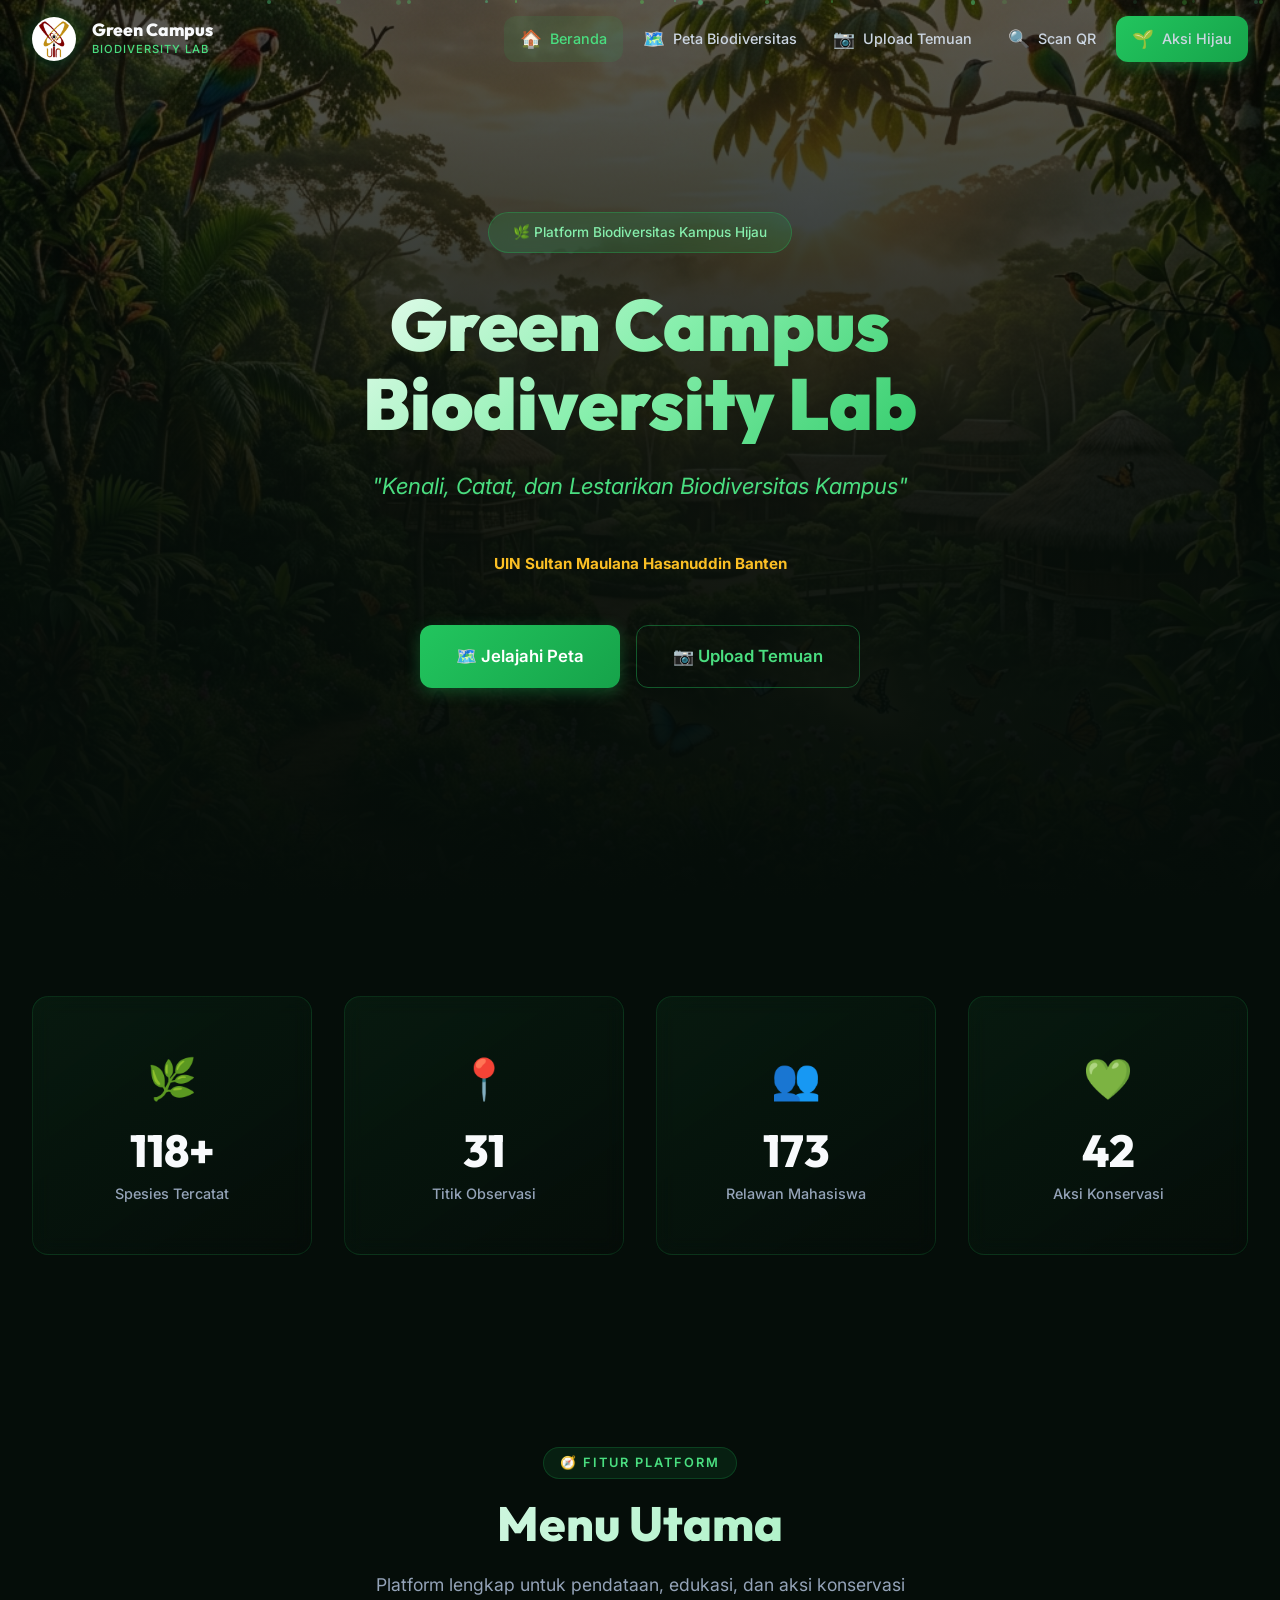
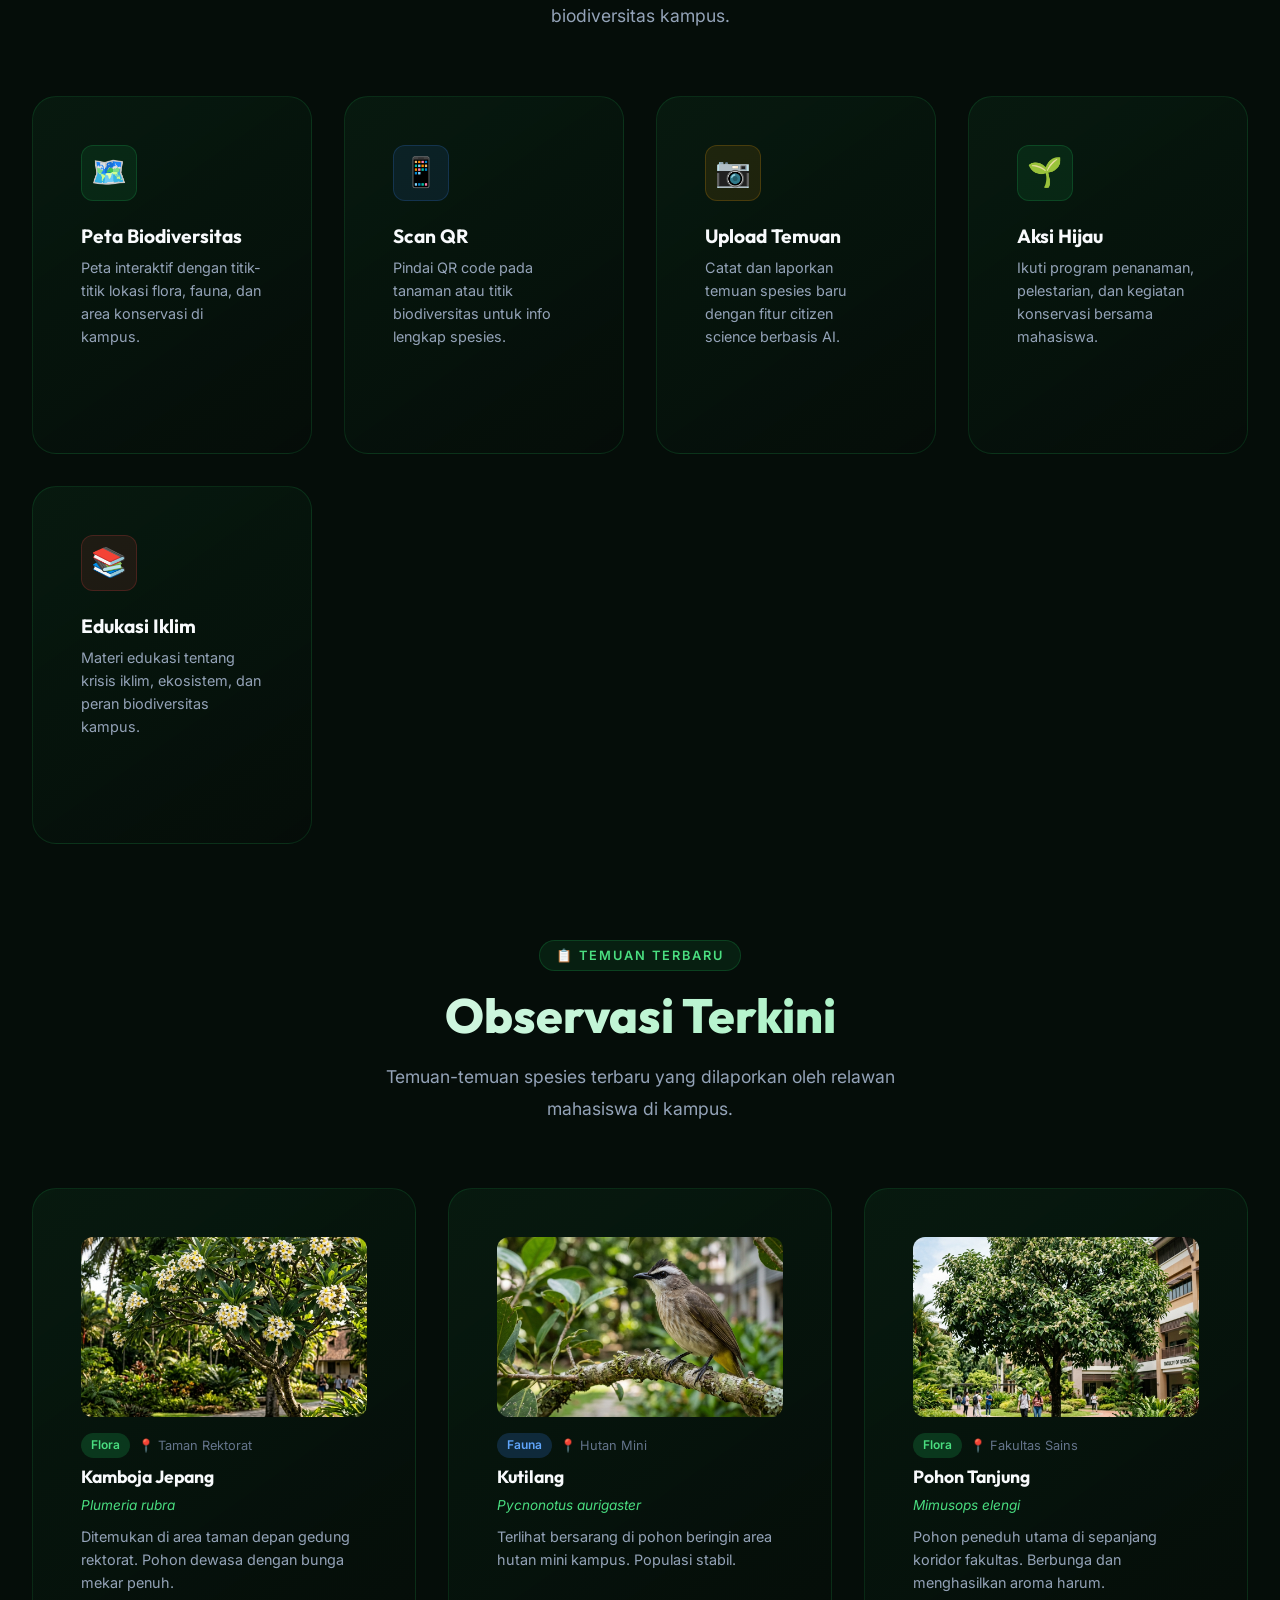
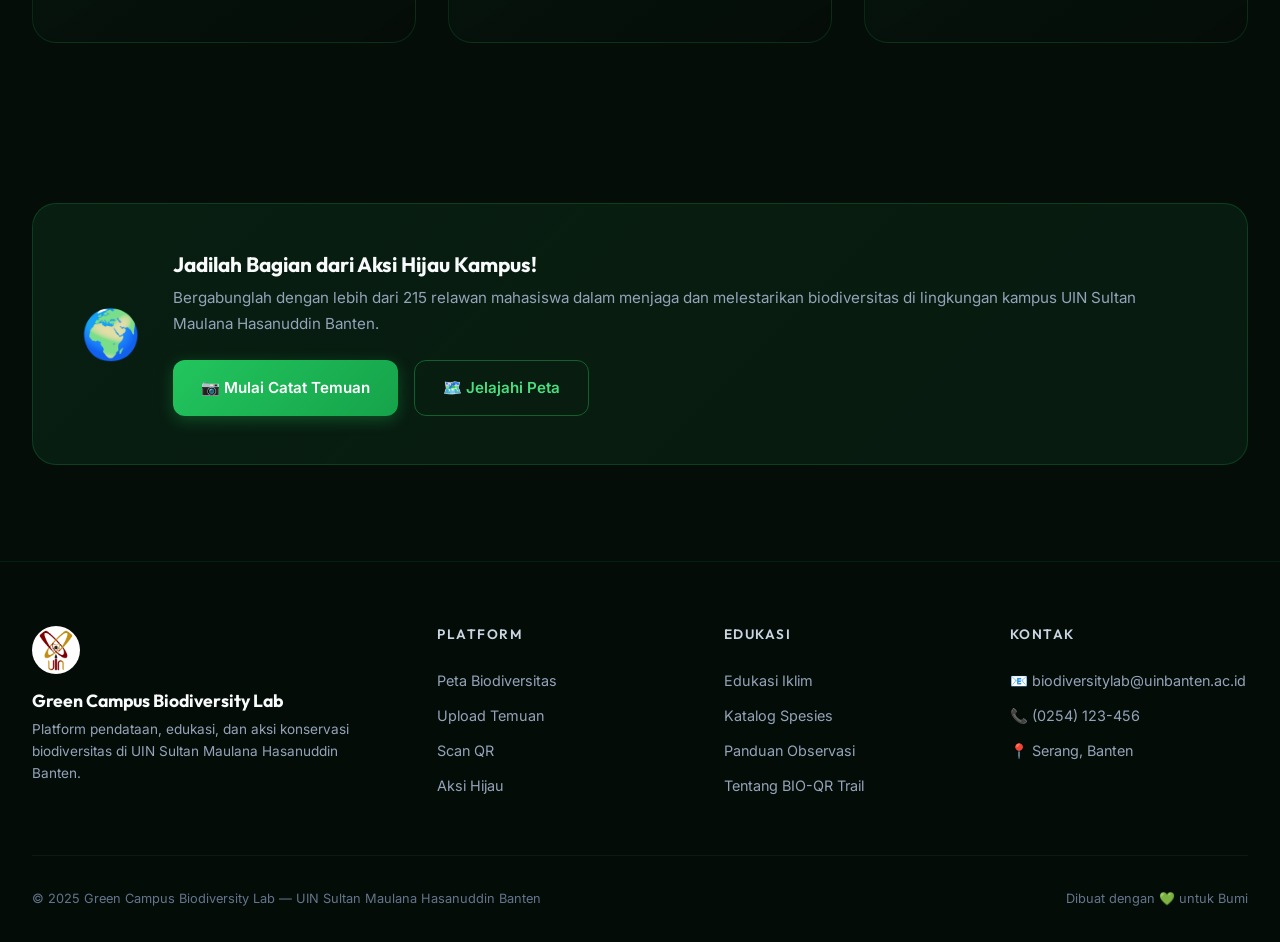
==== index.html @ a3e97145 "initial commit: Green Campus Biodiversity Lab UIN Banten" ====
<!DOCTYPE html>
<html lang="id">
<head>
  <meta charset="UTF-8">
  <meta name="viewport" content="width=device-width, initial-scale=1.0">
  <meta name="description" content="Green Campus Biodiversity Lab - Platform pendataan, edukasi, dan aksi konservasi biodiversitas di UIN Sultan Maulana Hasanuddin Banten. Kenali, Catat, dan Lestarikan Biodiversitas Kampus.">
  <meta name="keywords" content="biodiversitas, kampus hijau, UIN Banten, konservasi, citizen science, green campus">
  <meta name="author" content="UIN Sultan Maulana Hasanuddin Banten">
  <title>Green Campus Biodiversity Lab | UIN Sultan Maulana Hasanuddin Banten</title>
  <link rel="icon" type="image/png" href="assets/logo-uin.png">
  <link rel="stylesheet" href="css/style.css">
</head>
<body>

  <!-- ===== NAVIGATION ===== -->
  <nav class="navbar" id="navbar">
    <div class="nav-inner">
      <a href="index.html" class="nav-brand">
        <img src="assets/logo-uin.png" alt="Logo UIN Sultan Maulana Hasanuddin Banten">
        <div class="nav-brand-text">
          <span class="nav-brand-name">Green Campus</span>
          <span class="nav-brand-sub">Biodiversity Lab</span>
        </div>
      </a>

      <ul class="nav-links" id="nav-links">
        <li><a href="index.html" class="active"><span class="nav-icon">🏠</span> Beranda</a></li>
        <li><a href="peta.html"><span class="nav-icon">🗺️</span> Peta Biodiversitas</a></li>
        <li><a href="upload.html"><span class="nav-icon">📷</span> Upload Temuan</a></li>
        <li><a href="spesies.html"><span class="nav-icon">🔍</span> Scan QR</a></li>
        <li><a href="#aksi" class="btn btn-primary btn-sm"><span class="nav-icon">🌱</span> Aksi Hijau</a></li>
      </ul>

      <button class="nav-toggle" id="nav-toggle" aria-label="Toggle navigation">
        <span></span>
        <span></span>
        <span></span>
      </button>
    </div>
  </nav>

  <!-- ===== HERO SECTION ===== -->
  <section class="hero" id="hero">
    <div class="hero-bg">
      <img src="assets/hero-banner.png" alt="Biodiversitas Kampus UIN Banten">
    </div>
    <div class="particles" id="particles"></div>

    <div class="hero-content">
      <div class="hero-badge">
        🌿 Platform Biodiversitas Kampus Hijau
      </div>

      <h1>Green Campus Biodiversity Lab</h1>

      <p class="hero-tagline">
        <em>"Kenali, Catat, dan Lestarikan Biodiversitas Kampus"</em>
      </p>

      <p class="hero-campus">
        <strong>UIN Sultan Maulana Hasanuddin Banten</strong>
      </p>

      <div class="hero-actions">
        <a href="peta.html" class="btn btn-primary btn-lg">
          🗺️ Jelajahi Peta
        </a>
        <a href="upload.html" class="btn btn-outline btn-lg">
          📷 Upload Temuan
        </a>
      </div>
    </div>
  </section>

  <!-- ===== STATS SECTION ===== -->
  <section class="stats-section" id="stats">
    <div class="container">
      <div class="stats-grid">
        <div class="stat-card animate-on-scroll stagger-1">
          <span class="stat-icon">🌿</span>
          <div class="stat-number" data-count="147" data-suffix="+">0</div>
          <div class="stat-label">Spesies Tercatat</div>
        </div>
        <div class="stat-card animate-on-scroll stagger-2">
          <span class="stat-icon">📍</span>
          <div class="stat-number" data-count="38">0</div>
          <div class="stat-label">Titik Observasi</div>
        </div>
        <div class="stat-card animate-on-scroll stagger-3">
          <span class="stat-icon">👥</span>
          <div class="stat-number" data-count="215">0</div>
          <div class="stat-label">Relawan Mahasiswa</div>
        </div>
        <div class="stat-card animate-on-scroll stagger-4">
          <span class="stat-icon">💚</span>
          <div class="stat-number" data-count="52">0</div>
          <div class="stat-label">Aksi Konservasi</div>
        </div>
      </div>
    </div>
  </section>

  <!-- ===== FEATURES / MENU SECTION ===== -->
  <section class="features-section" id="features">
    <div class="container">
      <div class="features-header animate-on-scroll">
        <div class="section-label">🧭 Fitur Platform</div>
        <h2 class="section-title">Menu Utama</h2>
        <p class="section-subtitle" style="margin: 0 auto;">
          Platform lengkap untuk pendataan, edukasi, dan aksi konservasi biodiversitas kampus.
        </p>
      </div>

      <div class="features-grid">
        <!-- Peta Biodiversitas -->
        <a href="peta.html" class="feature-card animate-on-scroll stagger-1" id="feature-map">
          <div class="feature-icon">🗺️</div>
          <h3>Peta Biodiversitas</h3>
          <p>Peta interaktif dengan titik-titik lokasi flora, fauna, dan area konservasi di kampus.</p>
          <span class="feature-arrow">→</span>
        </a>

        <!-- Scan QR -->
        <a href="spesies.html" class="feature-card animate-on-scroll stagger-2" id="feature-qr">
          <div class="feature-icon blue">📱</div>
          <h3>Scan QR</h3>
          <p>Pindai QR code pada tanaman atau titik biodiversitas untuk info lengkap spesies.</p>
          <span class="feature-arrow">→</span>
        </a>

        <!-- Upload Temuan -->
        <a href="upload.html" class="feature-card animate-on-scroll stagger-3" id="feature-upload">
          <div class="feature-icon amber">📷</div>
          <h3>Upload Temuan</h3>
          <p>Catat dan laporkan temuan spesies baru dengan fitur citizen science berbasis AI.</p>
          <span class="feature-arrow">→</span>
        </a>

        <!-- Aksi Hijau -->
        <a href="#aksi" class="feature-card animate-on-scroll stagger-4" id="feature-action">
          <div class="feature-icon">🌱</div>
          <h3>Aksi Hijau</h3>
          <p>Ikuti program penanaman, pelestarian, dan kegiatan konservasi bersama mahasiswa.</p>
          <span class="feature-arrow">→</span>
        </a>

        <!-- Edukasi Iklim -->
        <a href="#edukasi" class="feature-card animate-on-scroll stagger-5" id="feature-education">
          <div class="feature-icon red">📚</div>
          <h3>Edukasi Iklim</h3>
          <p>Materi edukasi tentang krisis iklim, ekosistem, dan peran biodiversitas kampus.</p>
          <span class="feature-arrow">→</span>
        </a>
      </div>
    </div>
  </section>

  <!-- ===== RECENT OBSERVATIONS ===== -->
  <section class="features-section" id="recent" style="padding-top: 0;">
    <div class="container">
      <div class="features-header animate-on-scroll">
        <div class="section-label">📋 Temuan Terbaru</div>
        <h2 class="section-title">Observasi Terkini</h2>
        <p class="section-subtitle" style="margin: 0 auto;">
          Temuan-temuan spesies terbaru yang dilaporkan oleh relawan mahasiswa di kampus.
        </p>
      </div>

      <div class="features-grid" style="grid-template-columns: repeat(auto-fit, minmax(300px, 1fr));">
        <!-- Recent 1 -->
        <div class="feature-card animate-on-scroll stagger-1" style="cursor: default;">
          <div style="width: 100%; height: 180px; border-radius: 12px; overflow: hidden; margin-bottom: 16px;">
            <img src="assets/kamboja.png" alt="Bunga Kamboja" style="width: 100%; height: 100%; object-fit: cover;">
          </div>
          <div style="display: flex; align-items: center; gap: 8px; margin-bottom: 8px;">
            <span style="background: rgba(34,197,94,0.2); color: #4ade80; padding: 2px 10px; border-radius: 999px; font-size: 0.75rem; font-weight: 600;">Flora</span>
            <span style="font-size: 0.8rem; color: #64748b;">📍 Taman Rektorat</span>
          </div>
          <h3 style="font-size: 1.1rem;">Kamboja Jepang</h3>
          <p style="font-size: 0.85rem; font-style: italic; color: #4ade80; margin-bottom: 8px;">Plumeria rubra</p>
          <p>Ditemukan di area taman depan gedung rektorat. Pohon dewasa dengan bunga mekar penuh.</p>
        </div>

        <!-- Recent 2 -->
        <div class="feature-card animate-on-scroll stagger-2" style="cursor: default;">
          <div style="width: 100%; height: 180px; border-radius: 12px; overflow: hidden; margin-bottom: 16px;">
            <img src="assets/kutilang.png" alt="Burung Kutilang" style="width: 100%; height: 100%; object-fit: cover;">
          </div>
          <div style="display: flex; align-items: center; gap: 8px; margin-bottom: 8px;">
            <span style="background: rgba(59,130,246,0.2); color: #60a5fa; padding: 2px 10px; border-radius: 999px; font-size: 0.75rem; font-weight: 600;">Fauna</span>
            <span style="font-size: 0.8rem; color: #64748b;">📍 Hutan Mini</span>
          </div>
          <h3 style="font-size: 1.1rem;">Kutilang</h3>
          <p style="font-size: 0.85rem; font-style: italic; color: #4ade80; margin-bottom: 8px;">Pycnonotus aurigaster</p>
          <p>Terlihat bersarang di pohon beringin area hutan mini kampus. Populasi stabil.</p>
        </div>

        <!-- Recent 3 -->
        <div class="feature-card animate-on-scroll stagger-3" style="cursor: default;">
          <div style="width: 100%; height: 180px; border-radius: 12px; overflow: hidden; margin-bottom: 16px;">
            <img src="assets/tanjung.png" alt="Pohon Tanjung" style="width: 100%; height: 100%; object-fit: cover;">
          </div>
          <div style="display: flex; align-items: center; gap: 8px; margin-bottom: 8px;">
            <span style="background: rgba(34,197,94,0.2); color: #4ade80; padding: 2px 10px; border-radius: 999px; font-size: 0.75rem; font-weight: 600;">Flora</span>
            <span style="font-size: 0.8rem; color: #64748b;">📍 Fakultas Sains</span>
          </div>
          <h3 style="font-size: 1.1rem;">Pohon Tanjung</h3>
          <p style="font-size: 0.85rem; font-style: italic; color: #4ade80; margin-bottom: 8px;">Mimusops elengi</p>
          <p>Pohon peneduh utama di sepanjang koridor fakultas. Berbunga dan menghasilkan aroma harum.</p>
        </div>
      </div>
    </div>
  </section>

  <!-- ===== CTA SECTION ===== -->
  <section class="features-section" id="aksi" style="padding-top: 0;">
    <div class="container">
      <div class="action-cta animate-on-scroll">
        <div class="action-cta-icon">🌍</div>
        <div class="action-cta-content">
          <h3>Jadilah Bagian dari Aksi Hijau Kampus!</h3>
          <p>Bergabunglah dengan lebih dari 215 relawan mahasiswa dalam menjaga dan melestarikan biodiversitas di lingkungan kampus UIN Sultan Maulana Hasanuddin Banten.</p>
          <div class="action-cta-buttons">
            <a href="upload.html" class="btn btn-primary">📷 Mulai Catat Temuan</a>
            <a href="peta.html" class="btn btn-outline">🗺️ Jelajahi Peta</a>
          </div>
        </div>
      </div>
    </div>
  </section>

  <!-- ===== FOOTER ===== -->
  <footer class="footer" id="footer">
    <div class="container">
      <div class="footer-grid">
        <div class="footer-brand">
          <img src="assets/logo-uin.png" alt="Logo UIN">
          <h4>Green Campus Biodiversity Lab</h4>
          <p>Platform pendataan, edukasi, dan aksi konservasi biodiversitas di UIN Sultan Maulana Hasanuddin Banten.</p>
        </div>

        <div class="footer-col">
          <h5>Platform</h5>
          <ul>
            <li><a href="peta.html">Peta Biodiversitas</a></li>
            <li><a href="upload.html">Upload Temuan</a></li>
            <li><a href="spesies.html">Scan QR</a></li>
            <li><a href="#aksi">Aksi Hijau</a></li>
          </ul>
        </div>

        <div class="footer-col">
          <h5>Edukasi</h5>
          <ul>
            <li><a href="#edukasi">Edukasi Iklim</a></li>
            <li><a href="#">Katalog Spesies</a></li>
            <li><a href="#">Panduan Observasi</a></li>
            <li><a href="#">Tentang BIO-QR Trail</a></li>
          </ul>
        </div>

        <div class="footer-col">
          <h5>Kontak</h5>
          <ul>
            <li><a href="#">📧 biodiversitylab@uinbanten.ac.id</a></li>
            <li><a href="#">📞 (0254) 123-456</a></li>
            <li><a href="https://maps.app.goo.gl/vCTasDrNrxK3fg8c7" target="_blank">📍 Serang, Banten</a></li>
          </ul>
        </div>
      </div>

      <div class="footer-bottom">
        <span>© 2025 Green Campus Biodiversity Lab — UIN Sultan Maulana Hasanuddin Banten</span>
        <span>Dibuat dengan 💚 untuk Bumi</span>
      </div>
    </div>
  </footer>

  <script src="js/app.js"></script>
</body>
</html>
---- css/style.css ----
/* ============================================
   GREEN CAMPUS BIODIVERSITY LAB
   Design System & Global Styles
   UIN Sultan Maulana Hasanuddin Banten
   ============================================ */

/* --- Google Fonts --- */
@import url('https://fonts.googleapis.com/css2?family=Inter:wght@300;400;500;600;700;800;900&family=Outfit:wght@400;500;600;700;800&display=swap');

/* --- CSS Variables / Design Tokens --- */
:root {
  /* Primary Palette - Nature Inspired */
  --green-50: #f0fdf4;
  --green-100: #dcfce7;
  --green-200: #bbf7d0;
  --green-300: #86efac;
  --green-400: #4ade80;
  --green-500: #22c55e;
  --green-600: #16a34a;
  --green-700: #15803d;
  --green-800: #166534;
  --green-900: #14532d;

  /* Accent - Warm Earth */
  --amber-400: #fbbf24;
  --amber-500: #f59e0b;
  --amber-600: #d97706;

  /* Secondary - Ocean Blues */
  --blue-400: #60a5fa;
  --blue-500: #3b82f6;
  --blue-600: #2563eb;

  /* Alert - Warm Red */
  --red-400: #f87171;
  --red-500: #ef4444;
  --red-600: #dc2626;

  /* Neutrals - Dark Mode */
  --dark-50: #f8fafc;
  --dark-100: #f1f5f9;
  --dark-200: #e2e8f0;
  --dark-300: #cbd5e1;
  --dark-400: #94a3b8;
  --dark-500: #64748b;
  --dark-600: #475569;
  --dark-700: #334155;
  --dark-800: #1e293b;
  --dark-900: #0f172a;
  --dark-950: #020617;

  /* Surface colors */
  --surface-bg: #050d09;
  --surface-card: rgba(15, 30, 20, 0.7);
  --surface-card-hover: rgba(20, 40, 28, 0.85);
  --surface-glass: rgba(22, 101, 52, 0.12);
  --surface-glass-border: rgba(34, 197, 94, 0.15);

  /* Gradients */
  --gradient-primary: linear-gradient(135deg, #16a34a 0%, #15803d 50%, #14532d 100%);
  --gradient-hero: linear-gradient(180deg, rgba(5, 13, 9, 0.3) 0%, rgba(5, 13, 9, 0.85) 60%, #050d09 100%);
  --gradient-card: linear-gradient(145deg, rgba(22, 101, 52, 0.15), rgba(5, 13, 9, 0.4));
  --gradient-glow: radial-gradient(ellipse at center, rgba(34, 197, 94, 0.15) 0%, transparent 70%);
  --gradient-accent: linear-gradient(135deg, #22c55e, #16a34a);

  /* Typography */
  --font-heading: 'Outfit', sans-serif;
  --font-body: 'Inter', sans-serif;

  /* Spacing */
  --space-xs: 0.25rem;
  --space-sm: 0.5rem;
  --space-md: 1rem;
  --space-lg: 1.5rem;
  --space-xl: 2rem;
  --space-2xl: 3rem;
  --space-3xl: 4rem;
  --space-4xl: 6rem;

  /* Border Radius */
  --radius-sm: 8px;
  --radius-md: 12px;
  --radius-lg: 16px;
  --radius-xl: 24px;
  --radius-full: 9999px;

  /* Shadows */
  --shadow-sm: 0 2px 8px rgba(0, 0, 0, 0.3);
  --shadow-md: 0 4px 16px rgba(0, 0, 0, 0.4);
  --shadow-lg: 0 8px 32px rgba(0, 0, 0, 0.5);
  --shadow-glow: 0 0 20px rgba(34, 197, 94, 0.3);
  --shadow-glow-strong: 0 0 40px rgba(34, 197, 94, 0.4);

  /* Transitions */
  --transition-fast: 0.15s ease;
  --transition-base: 0.3s ease;
  --transition-slow: 0.5s ease;
  --transition-spring: 0.4s cubic-bezier(0.34, 1.56, 0.64, 1);
}

/* --- Reset & Base --- */
*,
*::before,
*::after {
  margin: 0;
  padding: 0;
  box-sizing: border-box;
}

html {
  scroll-behavior: smooth;
  font-size: 16px;
}

body {
  font-family: var(--font-body);
  background-color: var(--surface-bg);
  color: var(--dark-200);
  line-height: 1.7;
  min-height: 100vh;
  overflow-x: hidden;
  -webkit-font-smoothing: antialiased;
  -moz-osx-font-smoothing: grayscale;
}

/* Ambient Background */
body::before {
  content: '';
  position: fixed;
  top: 0;
  left: 0;
  width: 100%;
  height: 100%;
  background:
    radial-gradient(ellipse 800px 600px at 20% 20%, rgba(22, 101, 52, 0.08), transparent),
    radial-gradient(ellipse 600px 500px at 80% 80%, rgba(34, 197, 94, 0.05), transparent),
    radial-gradient(ellipse 400px 300px at 60% 30%, rgba(251, 191, 36, 0.03), transparent);
  pointer-events: none;
  z-index: 0;
}

a {
  color: var(--green-400);
  text-decoration: none;
  transition: color var(--transition-fast);
}

a:hover {
  color: var(--green-300);
}

img {
  max-width: 100%;
  height: auto;
  display: block;
}

h1, h2, h3, h4, h5, h6 {
  font-family: var(--font-heading);
  color: var(--dark-50);
  line-height: 1.2;
  font-weight: 700;
}

/* --- Utility Classes --- */
.container {
  width: 100%;
  max-width: 1280px;
  margin: 0 auto;
  padding: 0 var(--space-xl);
  position: relative;
  z-index: 1;
}

.section-label {
  display: inline-flex;
  align-items: center;
  gap: var(--space-sm);
  font-size: 0.8rem;
  font-weight: 600;
  text-transform: uppercase;
  letter-spacing: 2px;
  color: var(--green-400);
  margin-bottom: var(--space-md);
  padding: var(--space-xs) var(--space-md);
  background: rgba(34, 197, 94, 0.1);
  border: 1px solid rgba(34, 197, 94, 0.2);
  border-radius: var(--radius-full);
  width: fit-content;
}

.section-title {
  font-size: clamp(2rem, 4vw, 3rem);
  font-weight: 800;
  margin-bottom: var(--space-md);
  background: linear-gradient(135deg, var(--dark-50), var(--green-300));
  -webkit-background-clip: text;
  -webkit-text-fill-color: transparent;
  background-clip: text;
}

.section-subtitle {
  font-size: 1.1rem;
  color: var(--dark-400);
  max-width: 600px;
  line-height: 1.8;
}

/* --- Navigation --- */
.navbar {
  position: fixed;
  top: 0;
  left: 0;
  right: 0;
  z-index: 1000;
  padding: var(--space-md) 0;
  transition: all var(--transition-base);
  background: transparent;
}

.navbar.scrolled {
  background: rgba(5, 13, 9, 0.9);
  backdrop-filter: blur(20px);
  -webkit-backdrop-filter: blur(20px);
  border-bottom: 1px solid rgba(34, 197, 94, 0.1);
  padding: var(--space-sm) 0;
}

.nav-inner {
  display: flex;
  align-items: center;
  justify-content: space-between;
  max-width: 1280px;
  margin: 0 auto;
  padding: 0 var(--space-xl);
}

.nav-brand {
  display: flex;
  align-items: center;
  gap: var(--space-md);
  text-decoration: none;
}

.nav-brand img {
  width: 44px;
  height: 44px;
  border-radius: 50%;
  object-fit: contain;
  background: white;
  padding: 2px;
  box-shadow: var(--shadow-glow);
}

.nav-brand-text {
  display: flex;
  flex-direction: column;
}

.nav-brand-name {
  font-family: var(--font-heading);
  font-weight: 800;
  font-size: 1.1rem;
  color: var(--dark-50);
  line-height: 1.2;
}

.nav-brand-sub {
  font-size: 0.7rem;
  color: var(--green-400);
  font-weight: 500;
  letter-spacing: 1px;
  text-transform: uppercase;
}

.nav-links {
  display: flex;
  align-items: center;
  gap: var(--space-xs);
  list-style: none;
}

.nav-links a {
  display: flex;
  align-items: center;
  gap: var(--space-sm);
  padding: var(--space-sm) var(--space-md);
  color: var(--dark-300);
  font-size: 0.9rem;
  font-weight: 500;
  border-radius: var(--radius-md);
  transition: all var(--transition-base);
  white-space: nowrap;
}

.nav-links a:hover,
.nav-links a.active {
  color: var(--green-400);
  background: rgba(34, 197, 94, 0.1);
}

.nav-links a .nav-icon {
  font-size: 1.1rem;
}

/* Mobile Nav Toggle */
.nav-toggle {
  display: none;
  flex-direction: column;
  gap: 5px;
  background: none;
  border: none;
  cursor: pointer;
  padding: var(--space-sm);
}

.nav-toggle span {
  width: 24px;
  height: 2px;
  background: var(--dark-200);
  border-radius: 2px;
  transition: all var(--transition-base);
}

/* --- Hero Section --- */
.hero {
  position: relative;
  min-height: 100vh;
  display: flex;
  align-items: center;
  justify-content: center;
  overflow: hidden;
}

.hero-bg {
  position: absolute;
  inset: 0;
  z-index: 0;
}

.hero-bg img {
  width: 100%;
  height: 100%;
  object-fit: cover;
  filter: brightness(0.5);
}

.hero-bg::after {
  content: '';
  position: absolute;
  inset: 0;
  background: var(--gradient-hero);
}

.hero-content {
  position: relative;
  z-index: 2;
  text-align: center;
  max-width: 800px;
  padding: var(--space-3xl) var(--space-xl);
  animation: fadeInUp 1s ease;
}

.hero-badge {
  display: inline-flex;
  align-items: center;
  gap: var(--space-sm);
  background: rgba(34, 197, 94, 0.15);
  border: 1px solid rgba(34, 197, 94, 0.3);
  padding: var(--space-sm) var(--space-lg);
  border-radius: var(--radius-full);
  font-size: 0.85rem;
  color: var(--green-300);
  font-weight: 500;
  margin-bottom: var(--space-xl);
  backdrop-filter: blur(10px);
}

.hero h1 {
  font-size: clamp(2.5rem, 6vw, 4.5rem);
  font-weight: 900;
  line-height: 1.1;
  margin-bottom: var(--space-lg);
  background: linear-gradient(135deg, #ffffff 0%, #86efac 50%, #22c55e 100%);
  -webkit-background-clip: text;
  -webkit-text-fill-color: transparent;
  background-clip: text;
}

.hero-tagline {
  font-size: clamp(1.1rem, 2.5vw, 1.4rem);
  color: var(--dark-300);
  margin-bottom: var(--space-2xl);
  font-weight: 400;
  line-height: 1.6;
}

.hero-tagline em {
  color: var(--green-400);
  font-style: italic;
}

.hero-campus {
  font-size: 0.95rem;
  color: var(--dark-400);
  font-weight: 500;
  margin-bottom: var(--space-2xl);
}

.hero-campus strong {
  color: var(--amber-400);
}

.hero-actions {
  display: flex;
  gap: var(--space-md);
  justify-content: center;
  flex-wrap: wrap;
}

/* --- Buttons --- */
.btn {
  display: inline-flex;
  align-items: center;
  gap: var(--space-sm);
  padding: 14px 28px;
  font-family: var(--font-body);
  font-size: 0.95rem;
  font-weight: 600;
  border-radius: var(--radius-md);
  border: none;
  cursor: pointer;
  transition: all var(--transition-base);
  text-decoration: none;
  white-space: nowrap;
}

.btn-primary {
  background: var(--gradient-accent);
  color: white;
  box-shadow: 0 4px 15px rgba(34, 197, 94, 0.3);
}

.btn-primary:hover {
  transform: translateY(-2px);
  box-shadow: var(--shadow-glow-strong);
  color: white;
}

.btn-outline {
  background: transparent;
  color: var(--green-400);
  border: 1.5px solid rgba(34, 197, 94, 0.4);
}

.btn-outline:hover {
  background: rgba(34, 197, 94, 0.1);
  border-color: var(--green-400);
  transform: translateY(-2px);
  color: var(--green-300);
}

.btn-sm {
  padding: 8px 18px;
  font-size: 0.85rem;
}

.btn-lg {
  padding: 16px 36px;
  font-size: 1.05rem;
}

/* --- Stats Section --- */
.stats-section {
  padding: var(--space-4xl) 0;
  position: relative;
}

.stats-grid {
  display: grid;
  grid-template-columns: repeat(4, 1fr);
  gap: var(--space-xl);
}

.stat-card {
  position: relative;
  background: var(--gradient-card);
  border: 1px solid var(--surface-glass-border);
  border-radius: var(--radius-lg);
  padding: var(--space-2xl);
  text-align: center;
  backdrop-filter: blur(10px);
  transition: all var(--transition-base);
  overflow: hidden;
}

.stat-card::before {
  content: '';
  position: absolute;
  top: 0;
  left: 50%;
  transform: translateX(-50%);
  width: 60%;
  height: 2px;
  background: var(--gradient-accent);
  border-radius: 0 0 var(--radius-sm) var(--radius-sm);
  opacity: 0;
  transition: opacity var(--transition-base);
}

.stat-card:hover {
  transform: translateY(-4px);
  border-color: rgba(34, 197, 94, 0.3);
  box-shadow: var(--shadow-glow);
}

.stat-card:hover::before {
  opacity: 1;
}

.stat-icon {
  font-size: 2.5rem;
  margin-bottom: var(--space-md);
  display: block;
}

.stat-number {
  font-family: var(--font-heading);
  font-size: 2.8rem;
  font-weight: 800;
  color: var(--dark-50);
  line-height: 1;
  margin-bottom: var(--space-sm);
}

.stat-label {
  font-size: 0.9rem;
  color: var(--dark-400);
  font-weight: 500;
}

/* --- Feature Menu Grid --- */
.features-section {
  padding: var(--space-4xl) 0;
}

.features-header {
  text-align: center;
  margin-bottom: var(--space-3xl);
}

.features-grid {
  display: grid;
  grid-template-columns: repeat(auto-fit, minmax(240px, 1fr));
  gap: var(--space-xl);
}

.feature-card {
  position: relative;
  background: var(--gradient-card);
  border: 1px solid var(--surface-glass-border);
  border-radius: var(--radius-xl);
  padding: var(--space-2xl);
  text-decoration: none;
  transition: all var(--transition-base);
  overflow: hidden;
  display: flex;
  flex-direction: column;
  align-items: flex-start;
}

.feature-card::after {
  content: '';
  position: absolute;
  bottom: 0;
  left: 0;
  right: 0;
  height: 3px;
  background: var(--gradient-accent);
  transform: scaleX(0);
  transition: transform var(--transition-base);
}

.feature-card:hover {
  transform: translateY(-6px);
  border-color: rgba(34, 197, 94, 0.35);
  box-shadow: var(--shadow-glow);
  background: var(--surface-card-hover);
}

.feature-card:hover::after {
  transform: scaleX(1);
}

.feature-icon {
  width: 56px;
  height: 56px;
  border-radius: var(--radius-md);
  display: flex;
  align-items: center;
  justify-content: center;
  font-size: 1.8rem;
  margin-bottom: var(--space-lg);
  background: rgba(34, 197, 94, 0.1);
  border: 1px solid rgba(34, 197, 94, 0.2);
}

.feature-icon.blue {
  background: rgba(59, 130, 246, 0.1);
  border-color: rgba(59, 130, 246, 0.2);
}

.feature-icon.amber {
  background: rgba(245, 158, 11, 0.1);
  border-color: rgba(245, 158, 11, 0.2);
}

.feature-icon.red {
  background: rgba(239, 68, 68, 0.1);
  border-color: rgba(239, 68, 68, 0.2);
}

.feature-card h3 {
  font-size: 1.2rem;
  font-weight: 700;
  margin-bottom: var(--space-sm);
}

.feature-card p {
  font-size: 0.9rem;
  color: var(--dark-400);
  line-height: 1.6;
}

.feature-arrow {
  margin-top: auto;
  padding-top: var(--space-lg);
  color: var(--green-500);
  font-size: 1.2rem;
  opacity: 0;
  transform: translateX(-8px);
  transition: all var(--transition-base);
}

.feature-card:hover .feature-arrow {
  opacity: 1;
  transform: translateX(0);
}

/* --- Page Header (for inner pages) --- */
.page-header {
  padding: 120px 0 var(--space-3xl);
  position: relative;
  overflow: hidden;
  background: linear-gradient(180deg, rgba(22, 101, 52, 0.08) 0%, transparent 100%);
}

.page-header::before {
  content: '';
  position: absolute;
  top: 0;
  left: 50%;
  transform: translateX(-50%);
  width: 600px;
  height: 600px;
  background: radial-gradient(circle, rgba(34, 197, 94, 0.06) 0%, transparent 70%);
  pointer-events: none;
}

.page-header .section-label {
  margin-bottom: var(--space-lg);
}

.page-header .section-title {
  font-size: clamp(2rem, 5vw, 3.5rem);
  margin-bottom: var(--space-md);
}

.breadcrumbs {
  display: flex;
  align-items: center;
  gap: var(--space-sm);
  font-size: 0.85rem;
  color: var(--dark-500);
  margin-bottom: var(--space-xl);
}

.breadcrumbs a {
  color: var(--dark-400);
}

.breadcrumbs a:hover {
  color: var(--green-400);
}

.breadcrumbs .separator {
  color: var(--dark-600);
}

/* --- Map Section --- */
.map-section {
  padding: var(--space-3xl) 0 var(--space-4xl);
}

.map-container {
  position: relative;
  border-radius: var(--radius-xl);
  overflow: hidden;
  border: 1px solid var(--surface-glass-border);
  box-shadow: var(--shadow-lg);
  background: var(--surface-card);
}

.map-frame {
  width: 100%;
  height: 500px;
  border: none;
  display: block;
  filter: contrast(1.1) saturate(0.9);
}

.map-overlay-info {
  position: absolute;
  bottom: var(--space-xl);
  left: var(--space-xl);
  right: var(--space-xl);
  display: flex;
  gap: var(--space-md);
  flex-wrap: wrap;
}

.map-legend {
  display: flex;
  flex-wrap: wrap;
  gap: var(--space-md);
  padding: var(--space-md) var(--space-lg);
  background: rgba(5, 13, 9, 0.85);
  backdrop-filter: blur(15px);
  border-radius: var(--radius-md);
  border: 1px solid rgba(34, 197, 94, 0.15);
}

.legend-item {
  display: flex;
  align-items: center;
  gap: var(--space-sm);
  font-size: 0.85rem;
  color: var(--dark-300);
  font-weight: 500;
}

.legend-dot {
  width: 10px;
  height: 10px;
  border-radius: 50%;
  flex-shrink: 0;
}

.legend-dot.green { background: var(--green-400); box-shadow: 0 0 6px var(--green-400); }
.legend-dot.blue { background: var(--blue-400); box-shadow: 0 0 6px var(--blue-400); }
.legend-dot.amber { background: var(--amber-400); box-shadow: 0 0 6px var(--amber-400); }
.legend-dot.red { background: var(--red-400); box-shadow: 0 0 6px var(--red-400); }

/* Filter Sidebar */
.map-filters {
  background: var(--surface-card);
  border: 1px solid var(--surface-glass-border);
  border-radius: var(--radius-lg);
  padding: var(--space-xl);
  backdrop-filter: blur(10px);
}

.map-layout {
  display: grid;
  grid-template-columns: 280px 1fr;
  gap: var(--space-xl);
}

.filter-group {
  margin-bottom: var(--space-xl);
}

.filter-group:last-child {
  margin-bottom: 0;
}

.filter-label {
  font-size: 0.8rem;
  font-weight: 600;
  text-transform: uppercase;
  letter-spacing: 1.5px;
  color: var(--dark-400);
  margin-bottom: var(--space-md);
  display: block;
}

.filter-options {
  display: flex;
  flex-direction: column;
  gap: var(--space-sm);
}

.filter-option {
  display: flex;
  align-items: center;
  gap: var(--space-sm);
  padding: var(--space-sm) var(--space-md);
  border-radius: var(--radius-sm);
  cursor: pointer;
  transition: background var(--transition-fast);
  font-size: 0.9rem;
  color: var(--dark-300);
}

.filter-option:hover {
  background: rgba(34, 197, 94, 0.08);
}

.filter-option input[type="checkbox"] {
  accent-color: var(--green-500);
  width: 16px;
  height: 16px;
}

.filter-option .filter-count {
  margin-left: auto;
  font-size: 0.75rem;
  color: var(--dark-500);
  background: rgba(255,255,255,0.05);
  padding: 2px 8px;
  border-radius: var(--radius-full);
}

/* --- Form Styles --- */
.form-section {
  padding: var(--space-3xl) 0 var(--space-4xl);
}

.upload-form {
  max-width: 720px;
  margin: 0 auto;
  background: var(--gradient-card);
  border: 1px solid var(--surface-glass-border);
  border-radius: var(--radius-xl);
  padding: var(--space-2xl);
  backdrop-filter: blur(10px);
}

.form-group {
  margin-bottom: var(--space-xl);
}

.form-group label {
  display: block;
  font-size: 0.9rem;
  font-weight: 600;
  color: var(--dark-200);
  margin-bottom: var(--space-sm);
}

.form-group label .required {
  color: var(--red-400);
}

.form-input,
.form-select,
.form-textarea {
  width: 100%;
  padding: 12px 16px;
  font-family: var(--font-body);
  font-size: 0.95rem;
  background: rgba(15, 23, 42, 0.6);
  border: 1px solid rgba(148, 163, 184, 0.15);
  border-radius: var(--radius-md);
  color: var(--dark-200);
  transition: all var(--transition-fast);
  outline: none;
}

.form-input:focus,
.form-select:focus,
.form-textarea:focus {
  border-color: var(--green-500);
  box-shadow: 0 0 0 3px rgba(34, 197, 94, 0.1);
}

.form-input::placeholder,
.form-textarea::placeholder {
  color: var(--dark-500);
}

.form-textarea {
  resize: vertical;
  min-height: 120px;
}

.form-select {
  appearance: none;
  background-image: url("data:image/svg+xml,%3Csvg xmlns='http://www.w3.org/2000/svg' width='12' height='12' viewBox='0 0 12 12'%3E%3Cpath fill='%2394a3b8' d='M6 8.5L1 3.5h10z'/%3E%3C/svg%3E");
  background-repeat: no-repeat;
  background-position: right 16px center;
  padding-right: 40px;
}

/* Upload Drop Zone */
.upload-zone {
  border: 2px dashed rgba(34, 197, 94, 0.3);
  border-radius: var(--radius-lg);
  padding: var(--space-3xl) var(--space-xl);
  text-align: center;
  cursor: pointer;
  transition: all var(--transition-base);
  background: rgba(34, 197, 94, 0.03);
}

.upload-zone:hover {
  border-color: var(--green-400);
  background: rgba(34, 197, 94, 0.08);
}

.upload-zone.drag-over {
  border-color: var(--green-400);
  background: rgba(34, 197, 94, 0.12);
  box-shadow: var(--shadow-glow);
}

.upload-zone-icon {
  font-size: 3rem;
  margin-bottom: var(--space-md);
  display: block;
}

.upload-zone-text {
  font-size: 1rem;
  color: var(--dark-300);
  margin-bottom: var(--space-sm);
}

.upload-zone-hint {
  font-size: 0.8rem;
  color: var(--dark-500);
}

.ai-hint {
  display: flex;
  align-items: center;
  gap: var(--space-sm);
  padding: var(--space-md) var(--space-lg);
  background: rgba(59, 130, 246, 0.08);
  border: 1px solid rgba(59, 130, 246, 0.2);
  border-radius: var(--radius-md);
  font-size: 0.85rem;
  color: var(--blue-400);
  margin-top: var(--space-lg);
}

.ai-hint .ai-icon {
  font-size: 1.3rem;
  flex-shrink: 0;
}

.form-row {
  display: grid;
  grid-template-columns: 1fr 1fr;
  gap: var(--space-lg);
}

/* Category Radio Buttons */
.category-options {
  display: flex;
  gap: var(--space-md);
  flex-wrap: wrap;
}

.category-option {
  flex: 1;
  min-width: 120px;
}

.category-option input[type="radio"] {
  display: none;
}

.category-option label {
  display: flex;
  flex-direction: column;
  align-items: center;
  gap: var(--space-sm);
  padding: var(--space-lg);
  border: 1.5px solid rgba(148, 163, 184, 0.15);
  border-radius: var(--radius-md);
  cursor: pointer;
  transition: all var(--transition-base);
  text-align: center;
}

.category-option label .cat-icon {
  font-size: 2rem;
}

.category-option label .cat-name {
  font-size: 0.85rem;
  font-weight: 600;
  color: var(--dark-300);
}

.category-option input[type="radio"]:checked + label {
  border-color: var(--green-400);
  background: rgba(34, 197, 94, 0.1);
  box-shadow: 0 0 0 3px rgba(34, 197, 94, 0.08);
}

.category-option input[type="radio"]:checked + label .cat-name {
  color: var(--green-400);
}

/* --- Species Detail Page --- */
.species-detail {
  padding: var(--space-3xl) 0 var(--space-4xl);
}

.species-hero {
  display: grid;
  grid-template-columns: 1fr 1fr;
  gap: var(--space-3xl);
  align-items: start;
}

.species-image-wrapper {
  position: relative;
  border-radius: var(--radius-xl);
  overflow: hidden;
  border: 1px solid var(--surface-glass-border);
}

.species-image-wrapper img {
  width: 100%;
  height: 400px;
  object-fit: cover;
}

.species-badge {
  position: absolute;
  top: var(--space-lg);
  left: var(--space-lg);
  padding: var(--space-sm) var(--space-md);
  border-radius: var(--radius-full);
  font-size: 0.8rem;
  font-weight: 600;
  backdrop-filter: blur(10px);
}

.species-badge.flora {
  background: rgba(34, 197, 94, 0.8);
  color: white;
}

.species-badge.fauna {
  background: rgba(59, 130, 246, 0.8);
  color: white;
}

.species-badge.insecta {
  background: rgba(245, 158, 11, 0.8);
  color: white;
}

.species-info h1 {
  font-size: 2.5rem;
  margin-bottom: var(--space-sm);
}

.species-scientific {
  font-size: 1.1rem;
  font-style: italic;
  color: var(--green-400);
  margin-bottom: var(--space-xl);
  font-weight: 400;
}

.species-meta {
  display: flex;
  flex-wrap: wrap;
  gap: var(--space-md);
  margin-bottom: var(--space-xl);
}

.species-meta-item {
  display: flex;
  align-items: center;
  gap: var(--space-sm);
  padding: var(--space-sm) var(--space-md);
  background: rgba(22, 101, 52, 0.12);
  border-radius: var(--radius-full);
  font-size: 0.85rem;
  color: var(--dark-300);
}

.conservation-status {
  display: inline-flex;
  align-items: center;
  gap: var(--space-sm);
  padding: var(--space-sm) var(--space-lg);
  border-radius: var(--radius-full);
  font-size: 0.85rem;
  font-weight: 600;
}

.conservation-status.lc {
  background: rgba(34, 197, 94, 0.15);
  color: var(--green-400);
  border: 1px solid rgba(34, 197, 94, 0.3);
}

.conservation-status.vu {
  background: rgba(245, 158, 11, 0.15);
  color: var(--amber-400);
  border: 1px solid rgba(245, 158, 11, 0.3);
}

.conservation-status.en {
  background: rgba(239, 68, 68, 0.15);
  color: var(--red-400);
  border: 1px solid rgba(239, 68, 68, 0.3);
}

.species-description {
  margin-top: var(--space-xl);
}

.species-description h3 {
  font-size: 1.1rem;
  margin-bottom: var(--space-md);
  color: var(--dark-200);
}

.species-description p {
  font-size: 0.95rem;
  line-height: 1.8;
  color: var(--dark-400);
  margin-bottom: var(--space-lg);
}

/* Info Cards on Species Page */
.info-cards-grid {
  display: grid;
  grid-template-columns: repeat(auto-fit, minmax(280px, 1fr));
  gap: var(--space-xl);
  margin-top: var(--space-3xl);
}

.info-card {
  background: var(--gradient-card);
  border: 1px solid var(--surface-glass-border);
  border-radius: var(--radius-lg);
  padding: var(--space-xl);
  backdrop-filter: blur(10px);
}

.info-card-icon {
  font-size: 1.8rem;
  margin-bottom: var(--space-md);
}

.info-card h4 {
  font-size: 1.05rem;
  margin-bottom: var(--space-md);
  color: var(--dark-100);
}

.info-card p {
  font-size: 0.9rem;
  color: var(--dark-400);
  line-height: 1.7;
}

/* Action CTA on Species Page */
.action-cta {
  margin-top: var(--space-3xl);
  background: linear-gradient(135deg, rgba(22, 101, 52, 0.2), rgba(34, 197, 94, 0.08));
  border: 1px solid rgba(34, 197, 94, 0.2);
  border-radius: var(--radius-xl);
  padding: var(--space-2xl);
  display: flex;
  align-items: center;
  gap: var(--space-xl);
}

.action-cta-icon {
  font-size: 3rem;
  flex-shrink: 0;
}

.action-cta-content h3 {
  font-size: 1.3rem;
  margin-bottom: var(--space-sm);
}

.action-cta-content p {
  font-size: 0.95rem;
  color: var(--dark-400);
  margin-bottom: var(--space-lg);
}

.action-cta-buttons {
  display: flex;
  gap: var(--space-md);
  flex-wrap: wrap;
}

/* --- Footer --- */
.footer {
  padding: var(--space-3xl) 0 var(--space-xl);
  border-top: 1px solid rgba(34, 197, 94, 0.1);
  background: rgba(5, 13, 9, 0.5);
}

.footer-grid {
  display: grid;
  grid-template-columns: 1.5fr 1fr 1fr 1fr;
  gap: var(--space-2xl);
  margin-bottom: var(--space-2xl);
}

.footer-brand img {
  width: 48px;
  height: 48px;
  border-radius: 50%;
  background: white;
  padding: 2px;
  margin-bottom: var(--space-md);
}

.footer-brand h4 {
  font-size: 1.1rem;
  margin-bottom: var(--space-sm);
}

.footer-brand p {
  font-size: 0.85rem;
  color: var(--dark-400);
  line-height: 1.6;
}

.footer-col h5 {
  font-size: 0.85rem;
  font-weight: 600;
  text-transform: uppercase;
  letter-spacing: 1.5px;
  color: var(--dark-300);
  margin-bottom: var(--space-lg);
}

.footer-col ul {
  list-style: none;
}

.footer-col ul li {
  margin-bottom: var(--space-sm);
}

.footer-col ul li a {
  font-size: 0.9rem;
  color: var(--dark-400);
  transition: color var(--transition-fast);
}

.footer-col ul li a:hover {
  color: var(--green-400);
}

.footer-bottom {
  border-top: 1px solid rgba(148, 163, 184, 0.08);
  padding-top: var(--space-xl);
  display: flex;
  align-items: center;
  justify-content: space-between;
  font-size: 0.8rem;
  color: var(--dark-500);
}

/* --- Animations --- */
@keyframes fadeInUp {
  from {
    opacity: 0;
    transform: translateY(30px);
  }
  to {
    opacity: 1;
    transform: translateY(0);
  }
}

@keyframes fadeIn {
  from { opacity: 0; }
  to { opacity: 1; }
}

@keyframes pulse {
  0%, 100% { transform: scale(1); }
  50% { transform: scale(1.05); }
}

@keyframes slideInLeft {
  from {
    opacity: 0;
    transform: translateX(-20px);
  }
  to {
    opacity: 1;
    transform: translateX(0);
  }
}

@keyframes float {
  0%, 100% { transform: translateY(0); }
  50% { transform: translateY(-8px); }
}

/* Scroll Animations */
.animate-on-scroll {
  opacity: 0;
  transform: translateY(30px);
  transition: all 0.8s cubic-bezier(0.16, 1, 0.3, 1);
}

.animate-on-scroll.visible {
  opacity: 1;
  transform: translateY(0);
}

/* Staggered Animations */
.stagger-1 { transition-delay: 0.1s; }
.stagger-2 { transition-delay: 0.2s; }
.stagger-3 { transition-delay: 0.3s; }
.stagger-4 { transition-delay: 0.4s; }
.stagger-5 { transition-delay: 0.5s; }

/* --- Counter Animation --- */
.counting {
  display: inline-block;
}

/* --- Particles --- */
.particles {
  position: absolute;
  inset: 0;
  overflow: hidden;
  pointer-events: none;
  z-index: 1;
}

.particle {
  position: absolute;
  width: 3px;
  height: 3px;
  background: var(--green-400);
  border-radius: 50%;
  opacity: 0;
  animation: particleFloat 8s infinite;
}

@keyframes particleFloat {
  0% {
    opacity: 0;
    transform: translateY(100vh) scale(0);
  }
  10% {
    opacity: 0.6;
  }
  90% {
    opacity: 0.6;
  }
  100% {
    opacity: 0;
    transform: translateY(-20vh) scale(1);
  }
}

/* --- Image Preview (Upload Form) --- */
.image-preview {
  display: none;
  margin-top: var(--space-md);
  position: relative;
  border-radius: var(--radius-md);
  overflow: hidden;
  border: 1px solid var(--surface-glass-border);
}

.image-preview.active {
  display: block;
}

.image-preview img {
  width: 100%;
  height: 200px;
  object-fit: cover;
}

.image-preview .remove-image {
  position: absolute;
  top: var(--space-sm);
  right: var(--space-sm);
  width: 32px;
  height: 32px;
  border-radius: 50%;
  background: rgba(239, 68, 68, 0.8);
  color: white;
  border: none;
  cursor: pointer;
  display: flex;
  align-items: center;
  justify-content: center;
  font-size: 1.2rem;
  backdrop-filter: blur(5px);
}

/* --- Scan Animation --- */
.scan-visual {
  position: relative;
  width: 200px;
  height: 200px;
  margin: 0 auto var(--space-2xl);
}

.scan-frame {
  width: 100%;
  height: 100%;
  border: 3px solid var(--green-400);
  border-radius: var(--radius-lg);
  position: relative;
  overflow: hidden;
}

.scan-line {
  position: absolute;
  width: 100%;
  height: 3px;
  background: var(--green-400);
  box-shadow: 0 0 15px var(--green-400);
  animation: scanMove 2s ease-in-out infinite;
}

@keyframes scanMove {
  0%, 100% { top: 0; }
  50% { top: calc(100% - 3px); }
}

.scan-corner {
  position: absolute;
  width: 20px;
  height: 20px;
  border-color: var(--green-400);
  border-style: solid;
}

.scan-corner.tl { top: -1px; left: -1px; border-width: 3px 0 0 3px; }
.scan-corner.tr { top: -1px; right: -1px; border-width: 3px 3px 0 0; }
.scan-corner.bl { bottom: -1px; left: -1px; border-width: 0 0 3px 3px; }
.scan-corner.br { bottom: -1px; right: -1px; border-width: 0 3px 3px 0; }

/* --- Responsive --- */
@media (max-width: 1024px) {
  .stats-grid {
    grid-template-columns: repeat(2, 1fr);
  }

  .map-layout {
    grid-template-columns: 1fr;
  }

  .map-filters {
    order: -1;
  }

  .filter-options {
    flex-direction: row;
    flex-wrap: wrap;
  }

  .species-hero {
    grid-template-columns: 1fr;
  }

  .footer-grid {
    grid-template-columns: 1fr 1fr;
  }
}

@media (max-width: 768px) {
  .nav-links {
    display: none;
    position: fixed;
    top: 0;
    left: 0;
    right: 0;
    bottom: 0;
    background: rgba(5, 13, 9, 0.97);
    flex-direction: column;
    align-items: center;
    justify-content: center;
    gap: var(--space-md);
    z-index: 999;
    backdrop-filter: blur(20px);
  }

  .nav-links.open {
    display: flex;
  }

  .nav-links a {
    font-size: 1.2rem;
    padding: var(--space-md) var(--space-xl);
  }

  .nav-toggle {
    display: flex;
    z-index: 1001;
  }

  .nav-toggle.active span:nth-child(1) {
    transform: rotate(45deg) translate(5px, 5px);
  }

  .nav-toggle.active span:nth-child(2) {
    opacity: 0;
  }

  .nav-toggle.active span:nth-child(3) {
    transform: rotate(-45deg) translate(5px, -5px);
  }

  .hero h1 {
    font-size: 2.2rem;
  }

  .stats-grid {
    grid-template-columns: 1fr 1fr;
    gap: var(--space-md);
  }

  .stat-card {
    padding: var(--space-lg);
  }

  .stat-number {
    font-size: 2rem;
  }

  .features-grid {
    grid-template-columns: 1fr;
  }

  .form-row {
    grid-template-columns: 1fr;
  }

  .action-cta {
    flex-direction: column;
    text-align: center;
  }

  .footer-grid {
    grid-template-columns: 1fr;
  }

  .footer-bottom {
    flex-direction: column;
    gap: var(--space-md);
    text-align: center;
  }

  .map-frame {
    height: 350px;
  }

  .hero-actions {
    flex-direction: column;
    align-items: center;
  }

  .category-options {
    flex-direction: column;
  }
}

@media (max-width: 480px) {
  .container {
    padding: 0 var(--space-md);
  }

  .hero h1 {
    font-size: 1.8rem;
  }

  .stats-grid {
    grid-template-columns: 1fr;
  }

  .map-frame {
    height: 280px;
  }
}
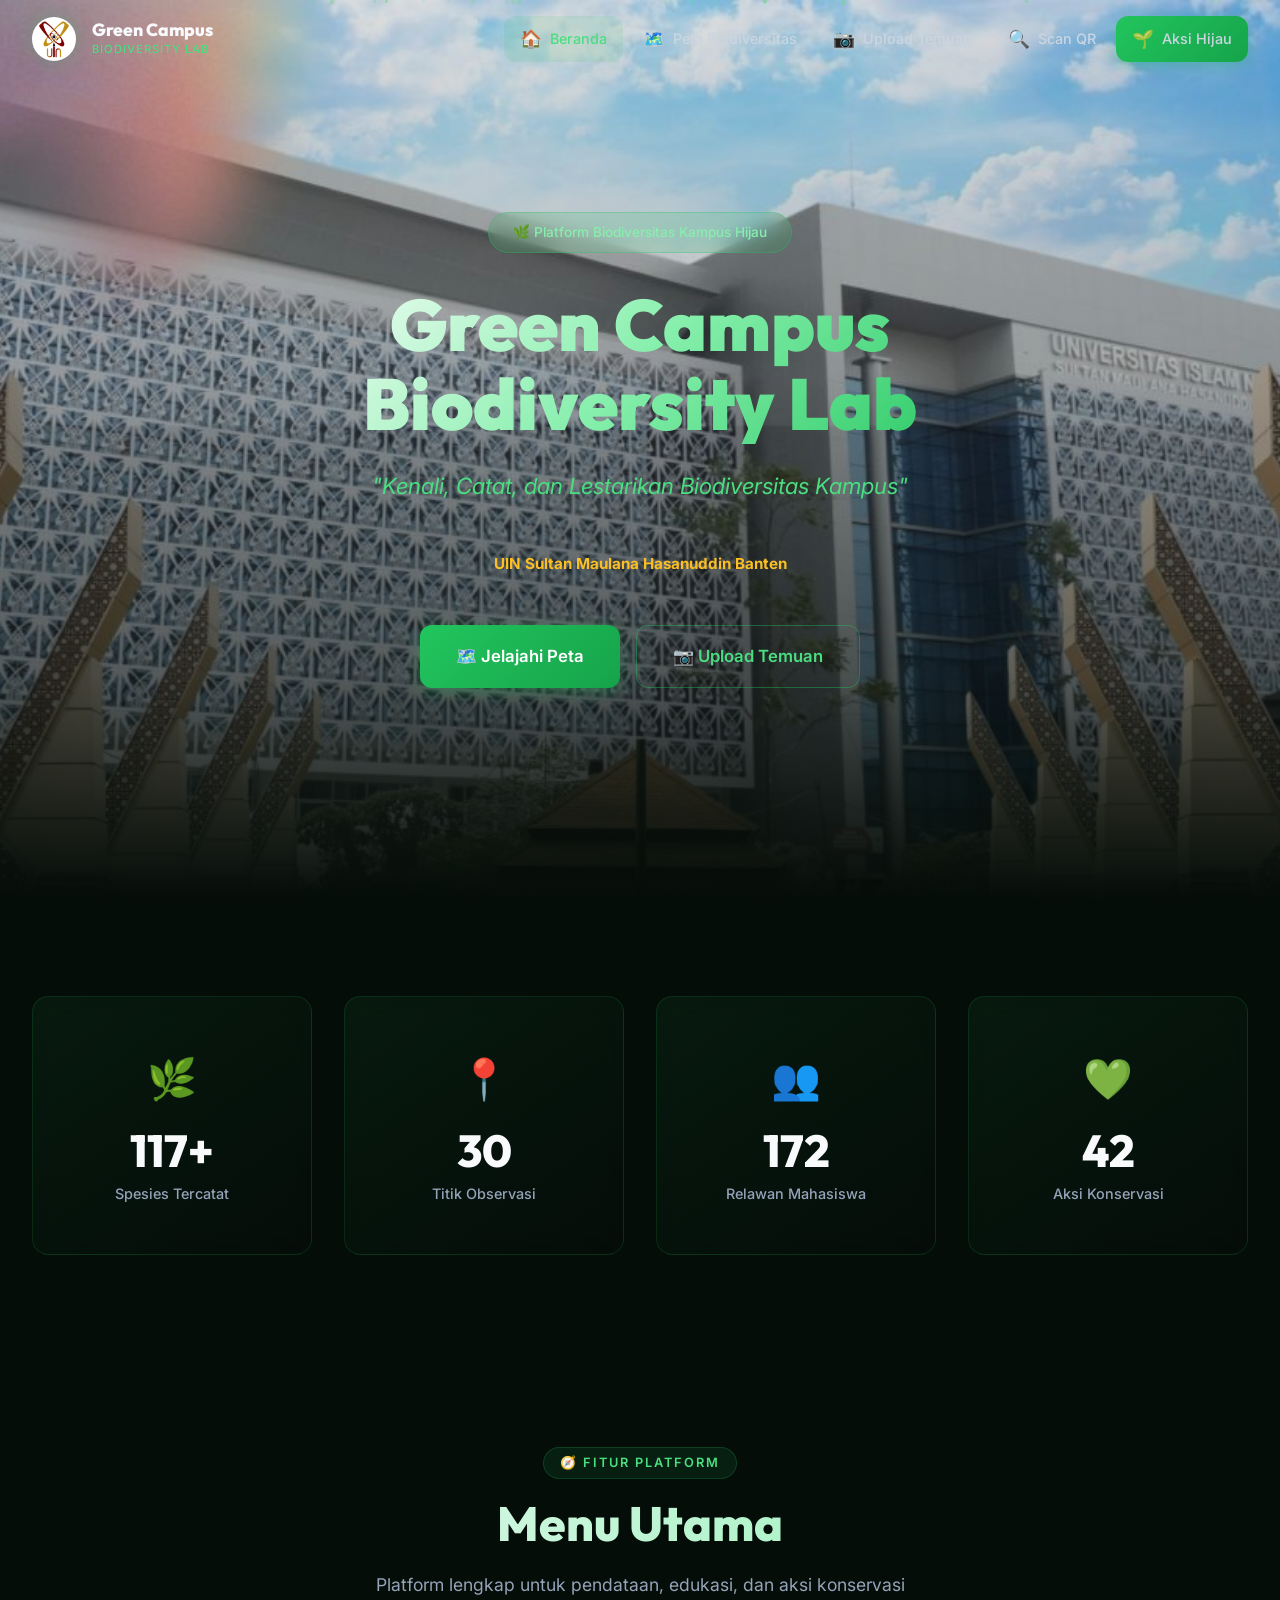
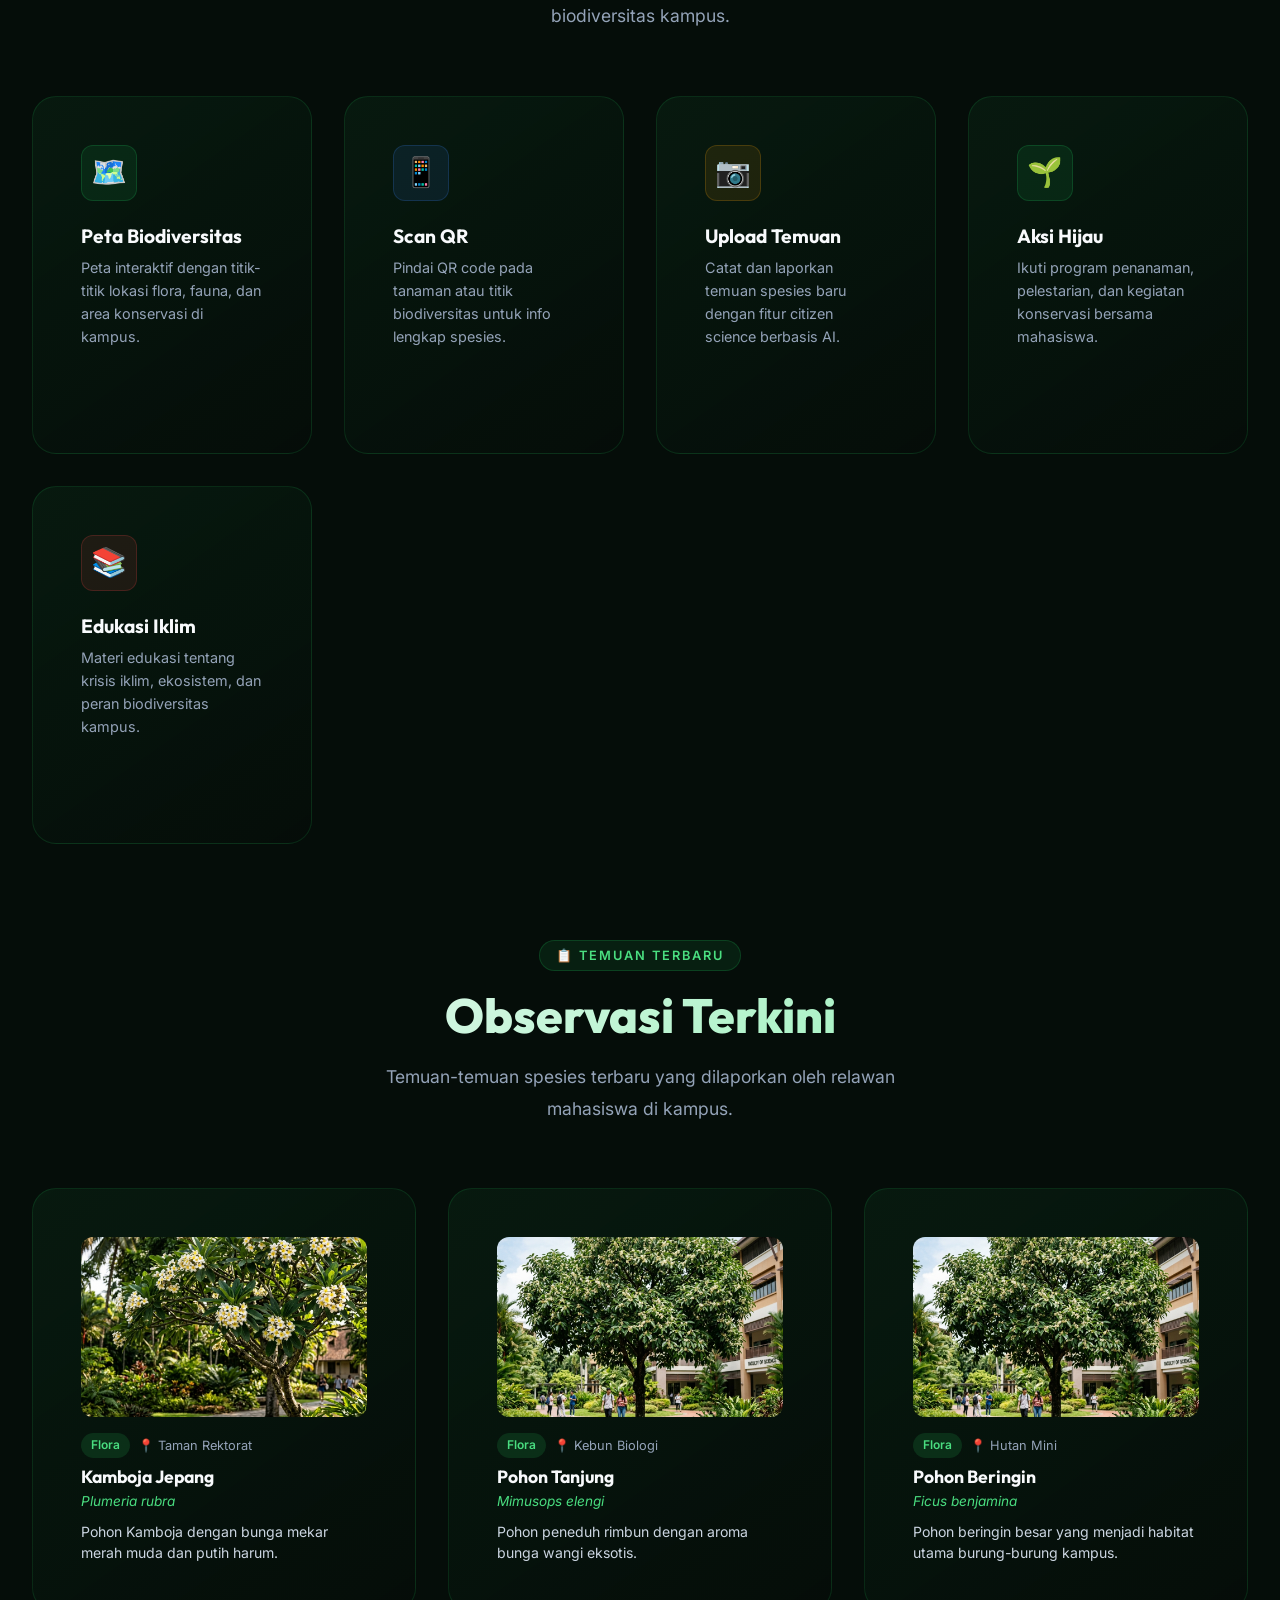
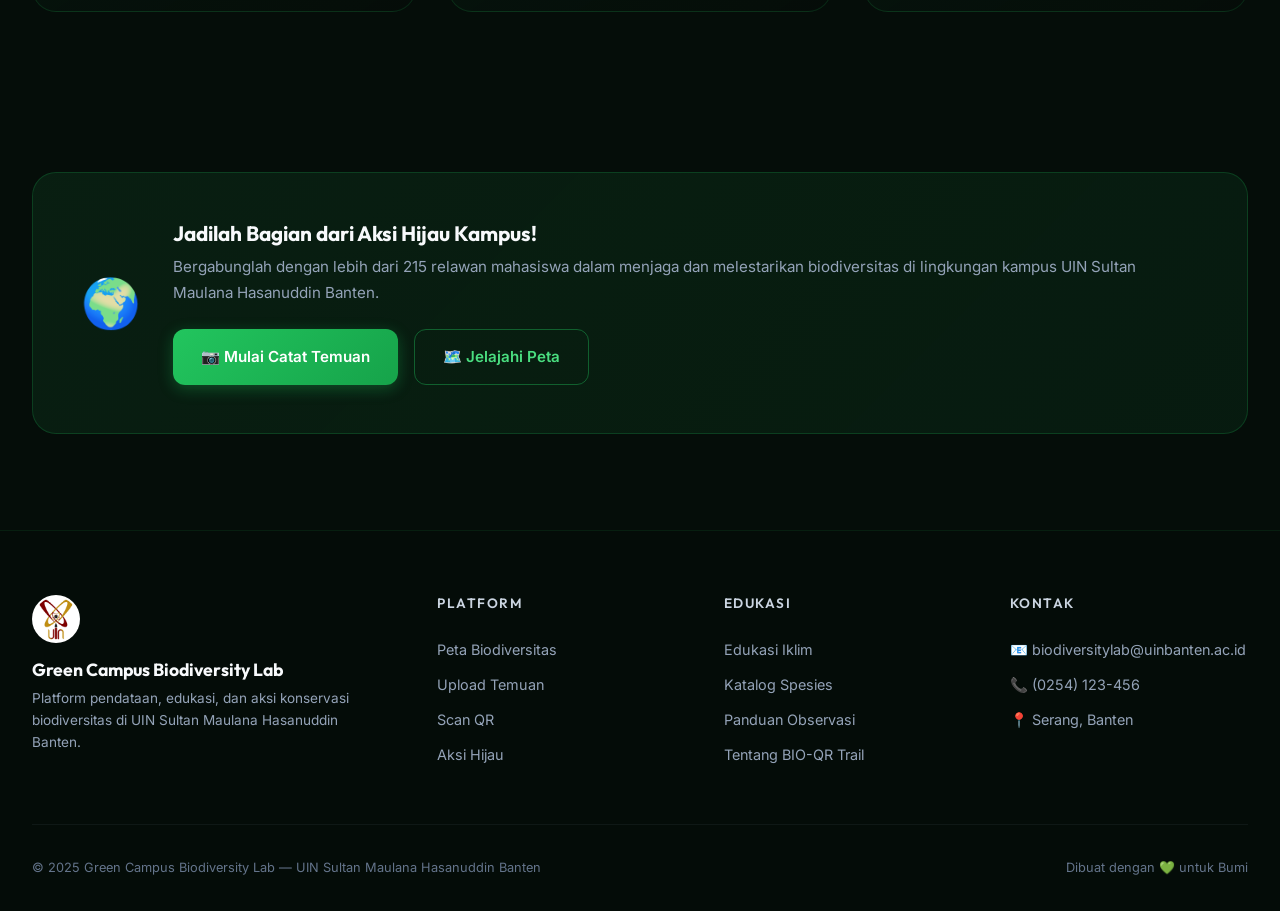
==== commit e0a62500: "tambah assets, edit css, edit index, edit peta, spesies, upload, tambah data js" ====
--- a/index.html
+++ b/index.html
@@ -1,15 +1,18 @@
 <!DOCTYPE html>
 <html lang="id">
+
 <head>
   <meta charset="UTF-8">
   <meta name="viewport" content="width=device-width, initial-scale=1.0">
-  <meta name="description" content="Green Campus Biodiversity Lab - Platform pendataan, edukasi, dan aksi konservasi biodiversitas di UIN Sultan Maulana Hasanuddin Banten. Kenali, Catat, dan Lestarikan Biodiversitas Kampus.">
+  <meta name="description"
+    content="Green Campus Biodiversity Lab - Platform pendataan, edukasi, dan aksi konservasi biodiversitas di UIN Sultan Maulana Hasanuddin Banten. Kenali, Catat, dan Lestarikan Biodiversitas Kampus.">
   <meta name="keywords" content="biodiversitas, kampus hijau, UIN Banten, konservasi, citizen science, green campus">
   <meta name="author" content="UIN Sultan Maulana Hasanuddin Banten">
   <title>Green Campus Biodiversity Lab | UIN Sultan Maulana Hasanuddin Banten</title>
   <link rel="icon" type="image/png" href="assets/logo-uin.png">
   <link rel="stylesheet" href="css/style.css">
 </head>
+
 <body>
 
   <!-- ===== NAVIGATION ===== -->
@@ -42,7 +45,8 @@
   <!-- ===== HERO SECTION ===== -->
   <section class="hero" id="hero">
     <div class="hero-bg">
-      <img src="assets/hero-banner.png" alt="Biodiversitas Kampus UIN Banten">
+      <img src="assets/uin-gedung.jpg" alt="Gedung UIN Sultan Maulana Hasanuddin Banten"
+        style="object-position: center top;">
     </div>
     <div class="particles" id="particles"></div>
 
@@ -166,48 +170,9 @@
         </p>
       </div>
 
-      <div class="features-grid" style="grid-template-columns: repeat(auto-fit, minmax(300px, 1fr));">
-        <!-- Recent 1 -->
-        <div class="feature-card animate-on-scroll stagger-1" style="cursor: default;">
-          <div style="width: 100%; height: 180px; border-radius: 12px; overflow: hidden; margin-bottom: 16px;">
-            <img src="assets/kamboja.png" alt="Bunga Kamboja" style="width: 100%; height: 100%; object-fit: cover;">
-          </div>
-          <div style="display: flex; align-items: center; gap: 8px; margin-bottom: 8px;">
-            <span style="background: rgba(34,197,94,0.2); color: #4ade80; padding: 2px 10px; border-radius: 999px; font-size: 0.75rem; font-weight: 600;">Flora</span>
-            <span style="font-size: 0.8rem; color: #64748b;">📍 Taman Rektorat</span>
-          </div>
-          <h3 style="font-size: 1.1rem;">Kamboja Jepang</h3>
-          <p style="font-size: 0.85rem; font-style: italic; color: #4ade80; margin-bottom: 8px;">Plumeria rubra</p>
-          <p>Ditemukan di area taman depan gedung rektorat. Pohon dewasa dengan bunga mekar penuh.</p>
-        </div>
-
-        <!-- Recent 2 -->
-        <div class="feature-card animate-on-scroll stagger-2" style="cursor: default;">
-          <div style="width: 100%; height: 180px; border-radius: 12px; overflow: hidden; margin-bottom: 16px;">
-            <img src="assets/kutilang.png" alt="Burung Kutilang" style="width: 100%; height: 100%; object-fit: cover;">
-          </div>
-          <div style="display: flex; align-items: center; gap: 8px; margin-bottom: 8px;">
-            <span style="background: rgba(59,130,246,0.2); color: #60a5fa; padding: 2px 10px; border-radius: 999px; font-size: 0.75rem; font-weight: 600;">Fauna</span>
-            <span style="font-size: 0.8rem; color: #64748b;">📍 Hutan Mini</span>
-          </div>
-          <h3 style="font-size: 1.1rem;">Kutilang</h3>
-          <p style="font-size: 0.85rem; font-style: italic; color: #4ade80; margin-bottom: 8px;">Pycnonotus aurigaster</p>
-          <p>Terlihat bersarang di pohon beringin area hutan mini kampus. Populasi stabil.</p>
-        </div>
-
-        <!-- Recent 3 -->
-        <div class="feature-card animate-on-scroll stagger-3" style="cursor: default;">
-          <div style="width: 100%; height: 180px; border-radius: 12px; overflow: hidden; margin-bottom: 16px;">
-            <img src="assets/tanjung.png" alt="Pohon Tanjung" style="width: 100%; height: 100%; object-fit: cover;">
-          </div>
-          <div style="display: flex; align-items: center; gap: 8px; margin-bottom: 8px;">
-            <span style="background: rgba(34,197,94,0.2); color: #4ade80; padding: 2px 10px; border-radius: 999px; font-size: 0.75rem; font-weight: 600;">Flora</span>
-            <span style="font-size: 0.8rem; color: #64748b;">📍 Fakultas Sains</span>
-          </div>
-          <h3 style="font-size: 1.1rem;">Pohon Tanjung</h3>
-          <p style="font-size: 0.85rem; font-style: italic; color: #4ade80; margin-bottom: 8px;">Mimusops elengi</p>
-          <p>Pohon peneduh utama di sepanjang koridor fakultas. Berbunga dan menghasilkan aroma harum.</p>
-        </div>
+      <div class="features-grid" id="recent-observations-grid"
+        style="grid-template-columns: repeat(auto-fit, minmax(300px, 1fr));">
+        <!-- Recent observations will be dynamically loaded here by js/app.js -->
       </div>
     </div>
   </section>
@@ -219,7 +184,8 @@
         <div class="action-cta-icon">🌍</div>
         <div class="action-cta-content">
           <h3>Jadilah Bagian dari Aksi Hijau Kampus!</h3>
-          <p>Bergabunglah dengan lebih dari 215 relawan mahasiswa dalam menjaga dan melestarikan biodiversitas di lingkungan kampus UIN Sultan Maulana Hasanuddin Banten.</p>
+          <p>Bergabunglah dengan lebih dari 215 relawan mahasiswa dalam menjaga dan melestarikan biodiversitas di
+            lingkungan kampus UIN Sultan Maulana Hasanuddin Banten.</p>
           <div class="action-cta-buttons">
             <a href="upload.html" class="btn btn-primary">📷 Mulai Catat Temuan</a>
             <a href="peta.html" class="btn btn-outline">🗺️ Jelajahi Peta</a>
@@ -276,6 +242,8 @@
     </div>
   </footer>
 
+  <script src="js/data.js"></script>
   <script src="js/app.js"></script>
 </body>
-</html>
+
+</html>
--- a/css/style.css
+++ b/css/style.css
@@ -58,7 +58,7 @@
 
   /* Gradients */
   --gradient-primary: linear-gradient(135deg, #16a34a 0%, #15803d 50%, #14532d 100%);
-  --gradient-hero: linear-gradient(180deg, rgba(5, 13, 9, 0.3) 0%, rgba(5, 13, 9, 0.85) 60%, #050d09 100%);
+  --gradient-hero: linear-gradient(180deg, rgba(5, 13, 9, 0.05) 0%, rgba(5, 13, 9, 0.18) 40%, rgba(5, 13, 9, 0.5) 75%, #050d09 100%);
   --gradient-card: linear-gradient(145deg, rgba(22, 101, 52, 0.15), rgba(5, 13, 9, 0.4));
   --gradient-glow: radial-gradient(ellipse at center, rgba(34, 197, 94, 0.15) 0%, transparent 70%);
   --gradient-accent: linear-gradient(135deg, #22c55e, #16a34a);
@@ -155,7 +155,12 @@
   display: block;
 }
 
-h1, h2, h3, h4, h5, h6 {
+h1,
+h2,
+h3,
+h4,
+h5,
+h6 {
   font-family: var(--font-heading);
   color: var(--dark-50);
   line-height: 1.2;
@@ -215,7 +220,6 @@
   z-index: 1000;
   padding: var(--space-md) 0;
   transition: all var(--transition-base);
-  background: transparent;
 }
 
 .navbar.scrolled {
@@ -342,7 +346,7 @@
   width: 100%;
   height: 100%;
   object-fit: cover;
-  filter: brightness(0.5);
+  filter: brightness(0.92) saturate(1.08);
 }
 
 .hero-bg::after {
@@ -756,10 +760,25 @@
   flex-shrink: 0;
 }
 
-.legend-dot.green { background: var(--green-400); box-shadow: 0 0 6px var(--green-400); }
-.legend-dot.blue { background: var(--blue-400); box-shadow: 0 0 6px var(--blue-400); }
-.legend-dot.amber { background: var(--amber-400); box-shadow: 0 0 6px var(--amber-400); }
-.legend-dot.red { background: var(--red-400); box-shadow: 0 0 6px var(--red-400); }
+.legend-dot.green {
+  background: var(--green-400);
+  box-shadow: 0 0 6px var(--green-400);
+}
+
+.legend-dot.blue {
+  background: var(--blue-400);
+  box-shadow: 0 0 6px var(--blue-400);
+}
+
+.legend-dot.amber {
+  background: var(--amber-400);
+  box-shadow: 0 0 6px var(--amber-400);
+}
+
+.legend-dot.red {
+  background: var(--red-400);
+  box-shadow: 0 0 6px var(--red-400);
+}
 
 /* Filter Sidebar */
 .map-filters {
@@ -826,7 +845,7 @@
   margin-left: auto;
   font-size: 0.75rem;
   color: var(--dark-500);
-  background: rgba(255,255,255,0.05);
+  background: rgba(255, 255, 255, 0.05);
   padding: 2px 8px;
   border-radius: var(--radius-full);
 }
@@ -1004,13 +1023,13 @@
   color: var(--dark-300);
 }
 
-.category-option input[type="radio"]:checked + label {
+.category-option input[type="radio"]:checked+label {
   border-color: var(--green-400);
   background: rgba(34, 197, 94, 0.1);
   box-shadow: 0 0 0 3px rgba(34, 197, 94, 0.08);
 }
 
-.category-option input[type="radio"]:checked + label .cat-name {
+.category-option input[type="radio"]:checked+label .cat-name {
   color: var(--green-400);
 }
 
@@ -1285,6 +1304,7 @@
     opacity: 0;
     transform: translateY(30px);
   }
+
   to {
     opacity: 1;
     transform: translateY(0);
@@ -1292,13 +1312,25 @@
 }
 
 @keyframes fadeIn {
-  from { opacity: 0; }
-  to { opacity: 1; }
+  from {
+    opacity: 0;
+  }
+
+  to {
+    opacity: 1;
+  }
 }
 
 @keyframes pulse {
-  0%, 100% { transform: scale(1); }
-  50% { transform: scale(1.05); }
+
+  0%,
+  100% {
+    transform: scale(1);
+  }
+
+  50% {
+    transform: scale(1.05);
+  }
 }
 
 @keyframes slideInLeft {
@@ -1306,6 +1338,7 @@
     opacity: 0;
     transform: translateX(-20px);
   }
+
   to {
     opacity: 1;
     transform: translateX(0);
@@ -1313,8 +1346,15 @@
 }
 
 @keyframes float {
-  0%, 100% { transform: translateY(0); }
-  50% { transform: translateY(-8px); }
+
+  0%,
+  100% {
+    transform: translateY(0);
+  }
+
+  50% {
+    transform: translateY(-8px);
+  }
 }
 
 /* Scroll Animations */
@@ -1330,11 +1370,25 @@
 }
 
 /* Staggered Animations */
-.stagger-1 { transition-delay: 0.1s; }
-.stagger-2 { transition-delay: 0.2s; }
-.stagger-3 { transition-delay: 0.3s; }
-.stagger-4 { transition-delay: 0.4s; }
-.stagger-5 { transition-delay: 0.5s; }
+.stagger-1 {
+  transition-delay: 0.1s;
+}
+
+.stagger-2 {
+  transition-delay: 0.2s;
+}
+
+.stagger-3 {
+  transition-delay: 0.3s;
+}
+
+.stagger-4 {
+  transition-delay: 0.4s;
+}
+
+.stagger-5 {
+  transition-delay: 0.5s;
+}
 
 /* --- Counter Animation --- */
 .counting {
@@ -1365,12 +1419,15 @@
     opacity: 0;
     transform: translateY(100vh) scale(0);
   }
+
   10% {
     opacity: 0.6;
   }
+
   90% {
     opacity: 0.6;
   }
+
   100% {
     opacity: 0;
     transform: translateY(-20vh) scale(1);
@@ -1442,8 +1499,15 @@
 }
 
 @keyframes scanMove {
-  0%, 100% { top: 0; }
-  50% { top: calc(100% - 3px); }
+
+  0%,
+  100% {
+    top: 0;
+  }
+
+  50% {
+    top: calc(100% - 3px);
+  }
 }
 
 .scan-corner {
@@ -1454,10 +1518,29 @@
   border-style: solid;
 }
 
-.scan-corner.tl { top: -1px; left: -1px; border-width: 3px 0 0 3px; }
-.scan-corner.tr { top: -1px; right: -1px; border-width: 3px 3px 0 0; }
-.scan-corner.bl { bottom: -1px; left: -1px; border-width: 0 0 3px 3px; }
-.scan-corner.br { bottom: -1px; right: -1px; border-width: 0 3px 3px 0; }
+.scan-corner.tl {
+  top: -1px;
+  left: -1px;
+  border-width: 3px 0 0 3px;
+}
+
+.scan-corner.tr {
+  top: -1px;
+  right: -1px;
+  border-width: 3px 3px 0 0;
+}
+
+.scan-corner.bl {
+  bottom: -1px;
+  left: -1px;
+  border-width: 0 0 3px 3px;
+}
+
+.scan-corner.br {
+  bottom: -1px;
+  right: -1px;
+  border-width: 0 3px 3px 0;
+}
 
 /* --- Responsive --- */
 @media (max-width: 1024px) {
@@ -1600,4 +1683,4 @@
   .map-frame {
     height: 280px;
   }
-}
+}
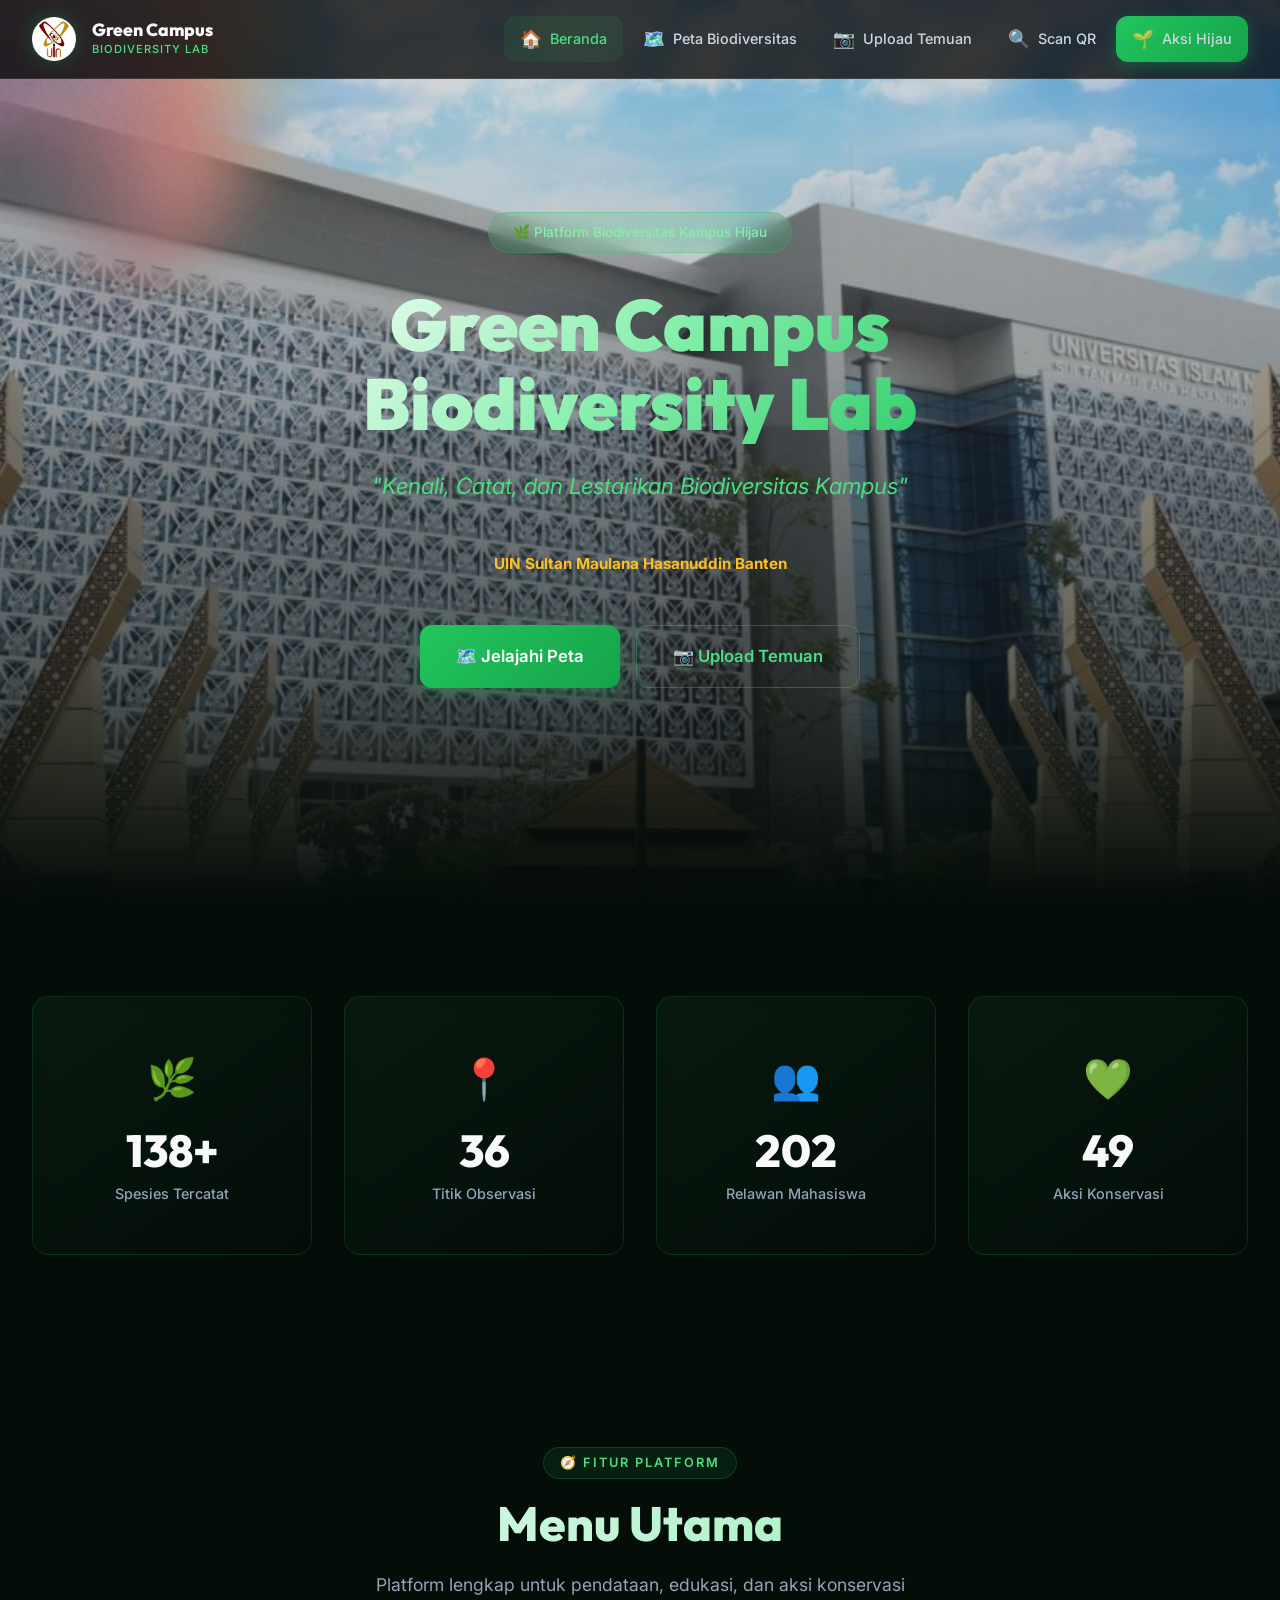
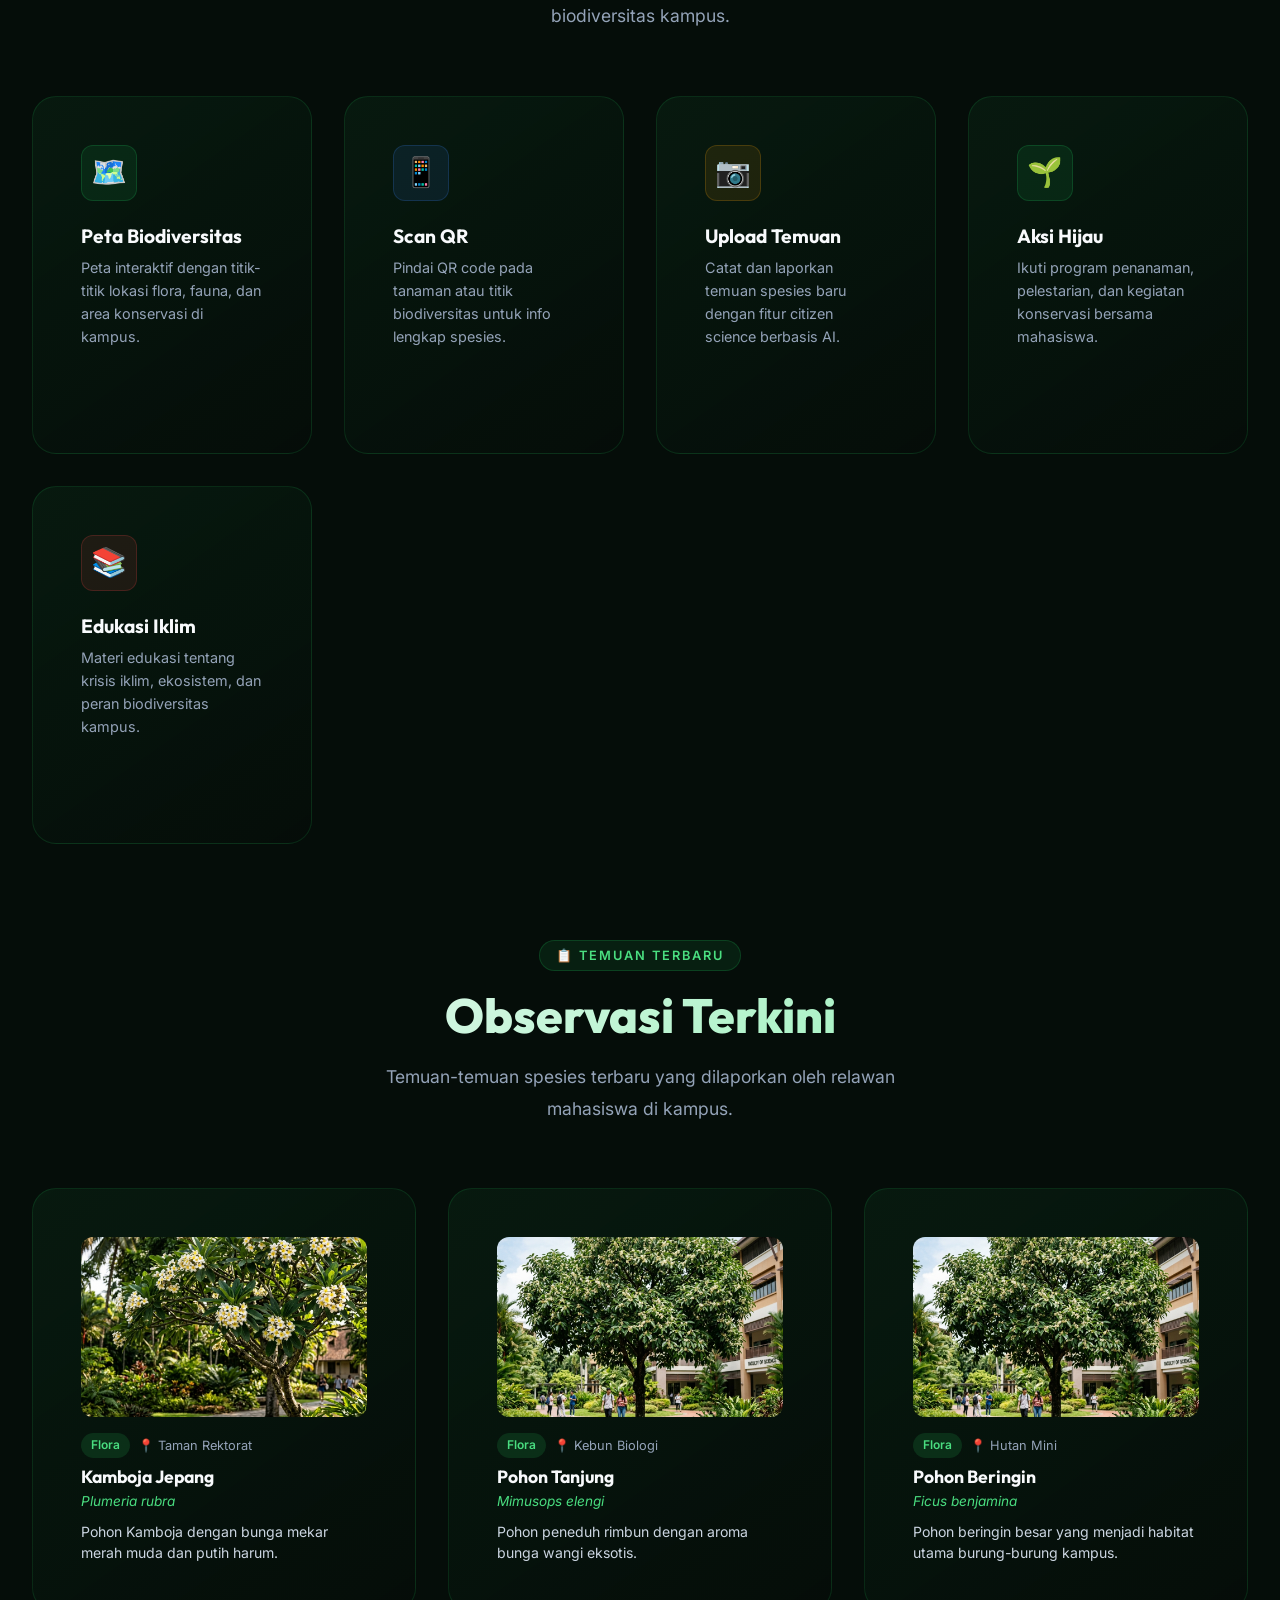
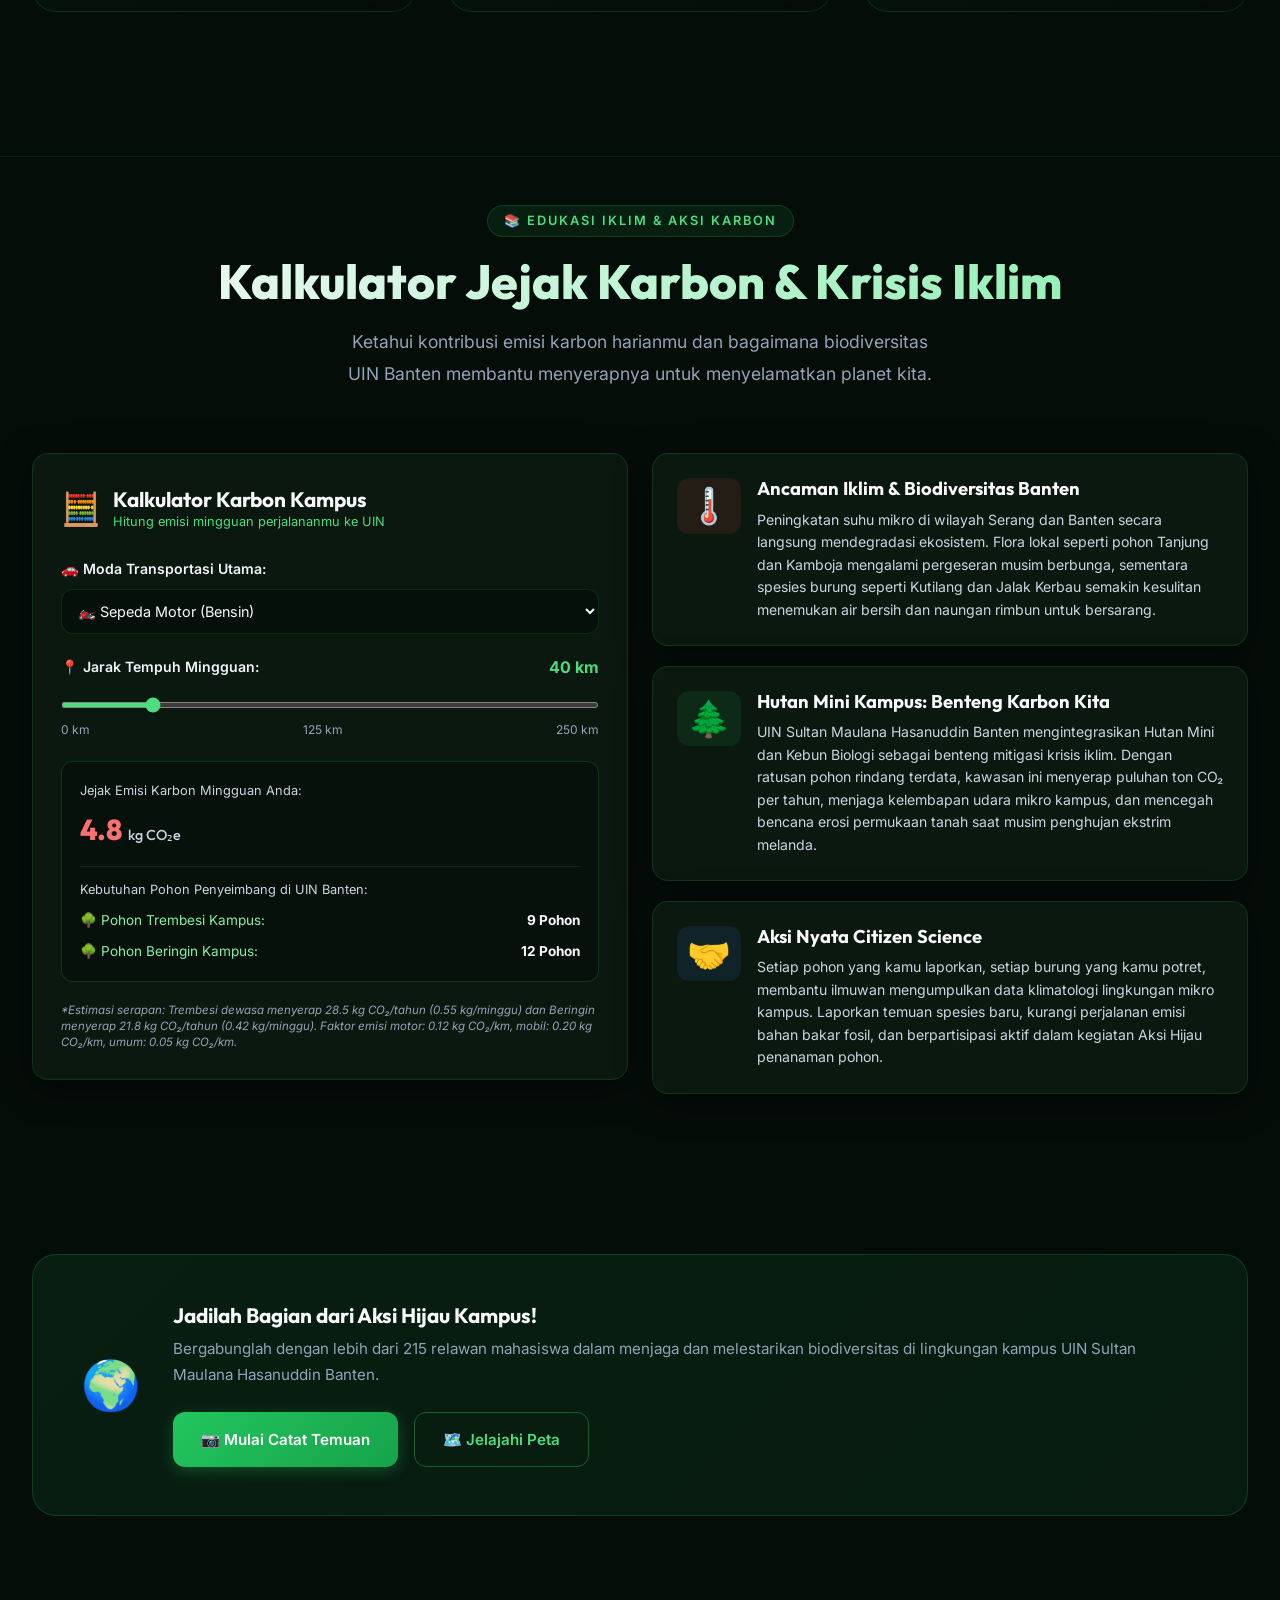
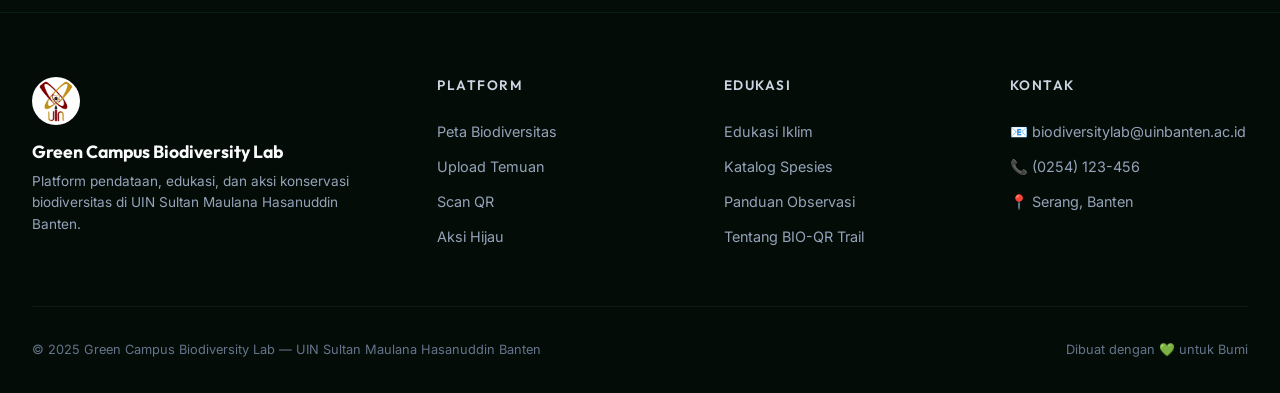
==== commit f87c4372: "finalisasi: penyempurnaan upload, spesies, index, dan app.js" ====
--- a/index.html
+++ b/index.html
@@ -176,6 +176,191 @@
       </div>
     </div>
   </section>
+
+  <!-- ===== CLIMATE EDUCATION SECTION ===== -->
+  <section class="features-section" id="edukasi" style="padding-top: 0; border-top: 1px solid rgba(34, 197, 94, 0.1); margin-top: 48px;">
+    <div class="container" style="padding-top: 48px;">
+      <div class="features-header animate-on-scroll">
+        <div class="section-label">📚 Edukasi Iklim & Aksi Karbon</div>
+        <h2 class="section-title">Kalkulator Jejak Karbon & Krisis Iklim</h2>
+        <p class="section-subtitle" style="margin: 0 auto;">
+          Ketahui kontribusi emisi karbon harianmu dan bagaimana biodiversitas UIN Banten membantu menyerapnya untuk menyelamatkan planet kita.
+        </p>
+      </div>
+
+      <!-- Grid layout: Left is Calculator, Right is Climate & Biodiversity Education -->
+      <div class="features-grid" style="grid-template-columns: repeat(auto-fit, minmax(320px, 1fr)); gap: 24px; align-items: start; margin-top: 32px;">
+        
+        <!-- Kalkulator Karbon Panel (Premium Glassmorphism Card) -->
+        <div class="feature-card animate-on-scroll stagger-1" style="background: var(--surface-card); border: 1px solid var(--surface-glass-border); border-radius: var(--radius-lg); padding: 28px; box-shadow: var(--shadow-lg); cursor: default; position: relative;">
+          <div style="display: flex; align-items: center; gap: 12px; margin-bottom: 20px;">
+            <span style="font-size: 2rem;">🧮</span>
+            <div>
+              <h3 style="font-size: 1.3rem; margin: 0; color: var(--dark-50); line-height: 1.2;">Kalkulator Karbon Kampus</h3>
+              <p style="font-size: 0.8rem; color: var(--green-400); margin: 0;">Hitung emisi mingguan perjalananmu ke UIN</p>
+            </div>
+          </div>
+
+          <form id="carbon-calculator-form" onsubmit="return false;" style="display: flex; flex-direction: column; gap: 20px;">
+            <!-- Transport Mode -->
+            <div>
+              <label for="calc-transport" style="display: block; font-size: 0.88rem; font-weight: 600; color: var(--dark-100); margin-bottom: 8px;">
+                🚗 Moda Transportasi Utama:
+              </label>
+              <select id="calc-transport" style="width: 100%; padding: 12px; border-radius: var(--radius-md); background: rgba(5,13,9,0.7); border: 1px solid var(--surface-glass-border); color: var(--dark-50); font-family: var(--font-body); font-size: 0.9rem; outline: none; transition: border 0.3s ease;">
+                <option value="motorcycle">🏍️ Sepeda Motor (Bensin)</option>
+                <option value="car">🚗 Mobil Pribadi (Bensin)</option>
+                <option value="public">🚌 Transportasi Umum (Bus/Angkot)</option>
+                <option value="walk_electric">🚶 Jalan Kaki / Sepeda / Kendaraan Listrik</option>
+              </select>
+            </div>
+
+            <!-- Weekly Distance -->
+            <div>
+              <div style="display: flex; justify-content: space-between; align-items: center; margin-bottom: 8px;">
+                <label for="calc-distance" style="font-size: 0.88rem; font-weight: 600; color: var(--dark-100);">
+                  📍 Jarak Tempuh Mingguan:
+                </label>
+                <span id="calc-distance-value" style="font-weight: 700; color: var(--green-400); font-size: 1rem;">40 km</span>
+              </div>
+              <input type="range" id="calc-distance" min="0" max="250" value="40" style="width: 100%; accent-color: var(--green-400); height: 6px; border-radius: 999px; background: rgba(255,255,255,0.1); cursor: pointer;">
+              <div style="display: flex; justify-content: space-between; font-size: 0.75rem; color: var(--dark-400); margin-top: 4px;">
+                <span>0 km</span>
+                <span>125 km</span>
+                <span>250 km</span>
+              </div>
+            </div>
+
+            <!-- Real-time Results panel -->
+            <div style="background: rgba(5,13,9,0.5); border: 1px solid rgba(34, 197, 94, 0.2); border-radius: var(--radius-md); padding: 18px; display: flex; flex-direction: column; gap: 12px;">
+              <div>
+                <span style="font-size: 0.8rem; color: var(--dark-300); display: block;">Jejak Emisi Karbon Mingguan Anda:</span>
+                <span id="carbon-co2-output" style="font-family: var(--font-heading); font-size: 1.8rem; font-weight: 800; color: var(--red-400); display: flex; align-items: baseline; gap: 6px; margin-top: 4px;">
+                  4.8 <span style="font-size: 0.9rem; font-weight: 500; color: var(--dark-300);">kg CO₂e</span>
+                </span>
+              </div>
+
+              <div style="border-top: 1px solid rgba(255,255,255,0.08); padding-top: 12px;">
+                <span style="font-size: 0.8rem; color: var(--dark-300); display: block; margin-bottom: 8px;">Kebutuhan Pohon Penyeimbang di UIN Banten:</span>
+                <div style="display: flex; flex-direction: column; gap: 8px;">
+                  <div style="display: flex; justify-content: space-between; align-items: center; font-size: 0.85rem;">
+                    <span style="color: var(--green-300);">🌳 Pohon Trembesi Kampus:</span>
+                    <strong id="carbon-trembesi-output" style="color: var(--dark-50);">9 Pohon</strong>
+                  </div>
+                  <div style="display: flex; justify-content: space-between; align-items: center; font-size: 0.85rem;">
+                    <span style="color: var(--green-300);">🌳 Pohon Beringin Kampus:</span>
+                    <strong id="carbon-beringin-output" style="color: var(--dark-50);">12 Pohon</strong>
+                  </div>
+                </div>
+              </div>
+            </div>
+            
+            <p style="font-size: 0.72rem; color: var(--dark-400); line-height: 1.4; margin: 0; font-style: italic;">
+              *Estimasi serapan: Trembesi dewasa menyerap 28.5 kg CO₂/tahun (0.55 kg/minggu) dan Beringin menyerap 21.8 kg CO₂/tahun (0.42 kg/minggu). Faktor emisi motor: 0.12 kg CO₂/km, mobil: 0.20 kg CO₂/km, umum: 0.05 kg CO₂/km.
+            </p>
+          </form>
+        </div>
+
+        <!-- Edukasi Krisis Iklim (Premium Info Cards Stack) -->
+        <div style="display: flex; flex-direction: column; gap: 20px;">
+          <!-- Card 1: Hubungan Krisis Iklim & Biodiversitas Banten -->
+          <div class="feature-card animate-on-scroll stagger-2" style="background: var(--surface-card); border: 1px solid var(--surface-glass-border); border-radius: var(--radius-lg); padding: 24px; box-shadow: var(--shadow-lg); cursor: default; position: relative;">
+            <div style="display: flex; align-items: flex-start; gap: 16px;">
+              <span style="font-size: 2.2rem; background: rgba(239,68,68,0.1); border-radius: 12px; padding: 10px; line-height: 1;">🌡️</span>
+              <div>
+                <h3 style="font-size: 1.15rem; margin-bottom: 8px; color: var(--dark-50);">Ancaman Iklim & Biodiversitas Banten</h3>
+                <p style="font-size: 0.88rem; color: var(--dark-300); line-height: 1.6; margin: 0;">
+                  Peningkatan suhu mikro di wilayah Serang dan Banten secara langsung mendegradasi ekosistem. Flora lokal seperti pohon Tanjung dan Kamboja mengalami pergeseran musim berbunga, sementara spesies burung seperti Kutilang dan Jalak Kerbau semakin kesulitan menemukan air bersih dan naungan rimbun untuk bersarang.
+                </p>
+              </div>
+            </div>
+          </div>
+
+          <!-- Card 2: Peran Hutan Mini & Koridor Hijau UIN Banten -->
+          <div class="feature-card animate-on-scroll stagger-3" style="background: var(--surface-card); border: 1px solid var(--surface-glass-border); border-radius: var(--radius-lg); padding: 24px; box-shadow: var(--shadow-lg); cursor: default; position: relative;">
+            <div style="display: flex; align-items: flex-start; gap: 16px;">
+              <span style="font-size: 2.2rem; background: rgba(34,197,94,0.1); border-radius: 12px; padding: 10px; line-height: 1;">🌲</span>
+              <div>
+                <h3 style="font-size: 1.15rem; margin-bottom: 8px; color: var(--dark-50);">Hutan Mini Kampus: Benteng Karbon Kita</h3>
+                <p style="font-size: 0.88rem; color: var(--dark-300); line-height: 1.6; margin: 0;">
+                  UIN Sultan Maulana Hasanuddin Banten mengintegrasikan Hutan Mini dan Kebun Biologi sebagai benteng mitigasi krisis iklim. Dengan ratusan pohon rindang terdata, kawasan ini menyerap puluhan ton CO₂ per tahun, menjaga kelembapan udara mikro kampus, dan mencegah bencana erosi permukaan tanah saat musim penghujan ekstrim melanda.
+                </p>
+              </div>
+            </div>
+          </div>
+
+          <!-- Card 3: Bagaimana Kamu Bisa Berkontribusi -->
+          <div class="feature-card animate-on-scroll stagger-4" style="background: var(--surface-card); border: 1px solid var(--surface-glass-border); border-radius: var(--radius-lg); padding: 24px; box-shadow: var(--shadow-lg); cursor: default; position: relative;">
+            <div style="display: flex; align-items: flex-start; gap: 16px;">
+              <span style="font-size: 2.2rem; background: rgba(59,130,246,0.1); border-radius: 12px; padding: 10px; line-height: 1;">🤝</span>
+              <div>
+                <h3 style="font-size: 1.15rem; margin-bottom: 8px; color: var(--dark-50);">Aksi Nyata Citizen Science</h3>
+                <p style="font-size: 0.88rem; color: var(--dark-300); line-height: 1.6; margin: 0;">
+                  Setiap pohon yang kamu laporkan, setiap burung yang kamu potret, membantu ilmuwan mengumpulkan data klimatologi lingkungan mikro kampus. Laporkan temuan spesies baru, kurangi perjalanan emisi bahan bakar fosil, dan berpartisipasi aktif dalam kegiatan Aksi Hijau penanaman pohon.
+                </p>
+              </div>
+            </div>
+          </div>
+        </div>
+
+      </div>
+    </div>
+  </section>
+
+  <!-- Interactive script for calculator -->
+  <script>
+    document.addEventListener('DOMContentLoaded', () => {
+      const transportInput = document.getElementById('calc-transport');
+      const distanceInput = document.getElementById('calc-distance');
+      const distanceValue = document.getElementById('calc-distance-value');
+      const co2Output = document.getElementById('carbon-co2-output');
+      const trembesiOutput = document.getElementById('carbon-trembesi-output');
+      const beringinOutput = document.getElementById('carbon-beringin-output');
+
+      if (transportInput && distanceInput) {
+        const calculateCarbon = () => {
+          const transport = transportInput.value;
+          const distance = parseFloat(distanceInput.value);
+          distanceValue.textContent = distance + ' km';
+
+          // Emission factors (kg CO2 per km)
+          const factors = {
+            motorcycle: 0.12,
+            car: 0.20,
+            public: 0.05,
+            walk_electric: 0
+          };
+
+          const factor = factors[transport] || 0;
+          const weeklyCo2 = distance * factor;
+
+          // Display weekly emission
+          co2Output.innerHTML = `${weeklyCo2.toFixed(1)} <span style="font-size: 0.9rem; font-weight: 500; color: var(--dark-300);">kg CO₂e</span>`;
+
+          // Offset trees needed weekly
+          // Trembesi offset per tree per week: 28.5 kg / 52 weeks = ~0.548 kg/week
+          // Beringin offset per tree per week: 21.8 kg / 52 weeks = ~0.419 kg/week
+          const trembesiOffsetPerWeek = 28.5 / 52;
+          const beringinOffsetPerWeek = 21.8 / 52;
+
+          let trembesiNeeded = 0;
+          let beringinNeeded = 0;
+
+          if (weeklyCo2 > 0) {
+            trembesiNeeded = Math.ceil(weeklyCo2 / trembesiOffsetPerWeek);
+            beringinNeeded = Math.ceil(weeklyCo2 / beringinOffsetPerWeek);
+          }
+
+          trembesiOutput.textContent = `${trembesiNeeded} Pohon`;
+          beringinOutput.textContent = `${beringinNeeded} Pohon`;
+        };
+
+        transportInput.addEventListener('change', calculateCarbon);
+        distanceInput.addEventListener('input', calculateCarbon);
+        calculateCarbon(); // Initial run
+      }
+    });
+  </script>
 
   <!-- ===== CTA SECTION ===== -->
   <section class="features-section" id="aksi" style="padding-top: 0;">
--- a/css/style.css
+++ b/css/style.css
@@ -220,6 +220,9 @@
   z-index: 1000;
   padding: var(--space-md) 0;
   transition: all var(--transition-base);
+  background: rgba(0, 0, 0, 0.75);
+  backdrop-filter: blur(10px);
+  border-bottom: 1px solid rgba(255, 255, 255, 0.1);
 }
 
 .navbar.scrolled {
@@ -1542,6 +1545,168 @@
   border-width: 0 3px 3px 0;
 }
 
+/* ============================================
+   UPLOAD PAGE - OBSERVATIONS LIST STYLES
+   ============================================ */
+
+/* Daftar Temuan Saya */
+.my-observations-section {
+  margin-top: 3rem;
+  padding-top: 2rem;
+  border-top: 1px solid rgba(148, 163, 184, 0.1);
+}
+
+.my-observations-section h3 {
+  font-size: 1.3rem;
+  margin-bottom: 0.5rem;
+  color: var(--dark-50);
+}
+
+.my-observations-section .section-sub {
+  font-size: 0.85rem;
+  color: var(--dark-500);
+  margin-bottom: 1.5rem;
+}
+
+.observations-list {
+  display: flex;
+  flex-direction: column;
+  gap: 1rem;
+  margin-top: 1rem;
+}
+
+.observation-item {
+  background: var(--gradient-card);
+  border: 1px solid var(--surface-glass-border);
+  border-radius: var(--radius-lg);
+  padding: 1.2rem;
+  transition: all var(--transition-base);
+}
+
+.observation-item:hover {
+  border-color: rgba(34, 197, 94, 0.3);
+  transform: translateY(-2px);
+}
+
+.observation-header {
+  display: flex;
+  justify-content: space-between;
+  align-items: flex-start;
+  flex-wrap: wrap;
+  gap: 0.5rem;
+  margin-bottom: 0.8rem;
+}
+
+.observation-title {
+  font-size: 1.1rem;
+  font-weight: 700;
+  color: var(--dark-50);
+}
+
+.observation-category {
+  display: inline-block;
+  padding: 0.2rem 0.8rem;
+  border-radius: 20px;
+  font-size: 0.7rem;
+  font-weight: 600;
+}
+
+.category-flora {
+  background: rgba(34, 197, 94, 0.2);
+  color: #4ade80;
+}
+
+.category-fauna {
+  background: rgba(59, 130, 246, 0.2);
+  color: #60a5fa;
+}
+
+.category-habitat {
+  background: rgba(245, 158, 11, 0.2);
+  color: #fbbf24;
+}
+
+.observation-details {
+  font-size: 0.85rem;
+  color: var(--dark-400);
+  margin-bottom: 0.8rem;
+  line-height: 1.6;
+}
+
+.observation-details p {
+  margin: 0.2rem 0;
+}
+
+.observation-actions {
+  display: flex;
+  gap: 0.8rem;
+  margin-top: 0.8rem;
+}
+
+.btn-edit,
+.btn-delete {
+  padding: 0.4rem 1rem;
+  border-radius: 20px;
+  font-size: 0.75rem;
+  font-weight: 600;
+  cursor: pointer;
+  transition: all var(--transition-fast);
+  border: none;
+}
+
+.btn-edit {
+  background: rgba(59, 130, 246, 0.15);
+  color: #60a5fa;
+  border: 1px solid rgba(59, 130, 246, 0.3);
+}
+
+.btn-edit:hover {
+  background: rgba(59, 130, 246, 0.3);
+  transform: scale(1.02);
+}
+
+.btn-delete {
+  background: rgba(239, 68, 68, 0.15);
+  color: #f87171;
+  border: 1px solid rgba(239, 68, 68, 0.3);
+}
+
+.btn-delete:hover {
+  background: rgba(239, 68, 68, 0.3);
+  transform: scale(1.02);
+}
+
+.empty-observations {
+  text-align: center;
+  padding: 2rem;
+  color: var(--dark-500);
+  background: var(--gradient-card);
+  border-radius: var(--radius-lg);
+  border: 1px dashed rgba(148, 163, 184, 0.2);
+}
+
+.empty-observations span {
+  font-size: 2rem;
+  display: block;
+  margin-bottom: 0.5rem;
+}
+
+/* Notification Toast */
+#custom-notification {
+  position: fixed;
+  bottom: 20px;
+  right: 20px;
+  padding: 12px 20px;
+  border-radius: 12px;
+  font-size: 0.85rem;
+  font-weight: 500;
+  z-index: 9999;
+  transition: all 0.3s ease;
+  transform: translateX(400px);
+  box-shadow: var(--shadow-md);
+  font-family: var(--font-body);
+}
+
 /* --- Responsive --- */
 @media (max-width: 1024px) {
   .stats-grid {
@@ -1665,6 +1830,15 @@
   .category-options {
     flex-direction: column;
   }
+
+  .observation-header {
+    flex-direction: column;
+    align-items: flex-start;
+  }
+
+  .observation-actions {
+    flex-wrap: wrap;
+  }
 }
 
 @media (max-width: 480px) {
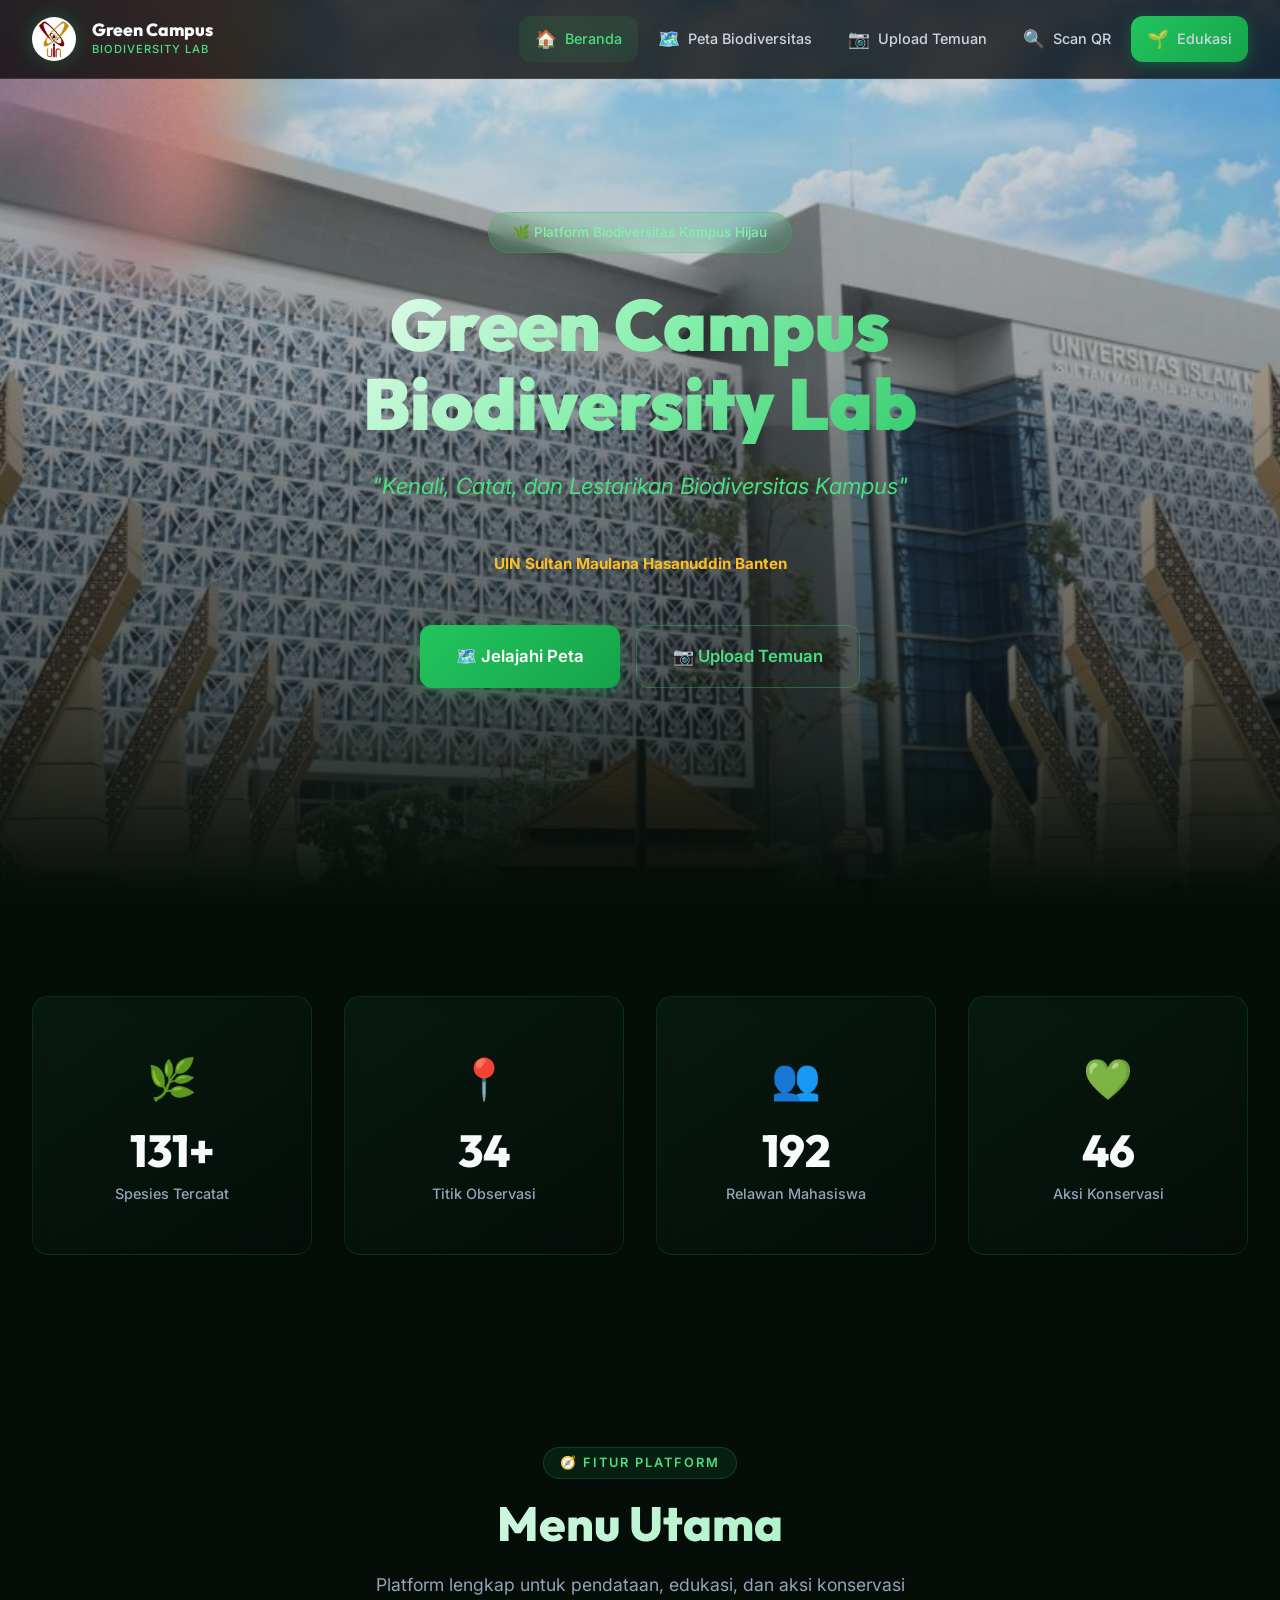
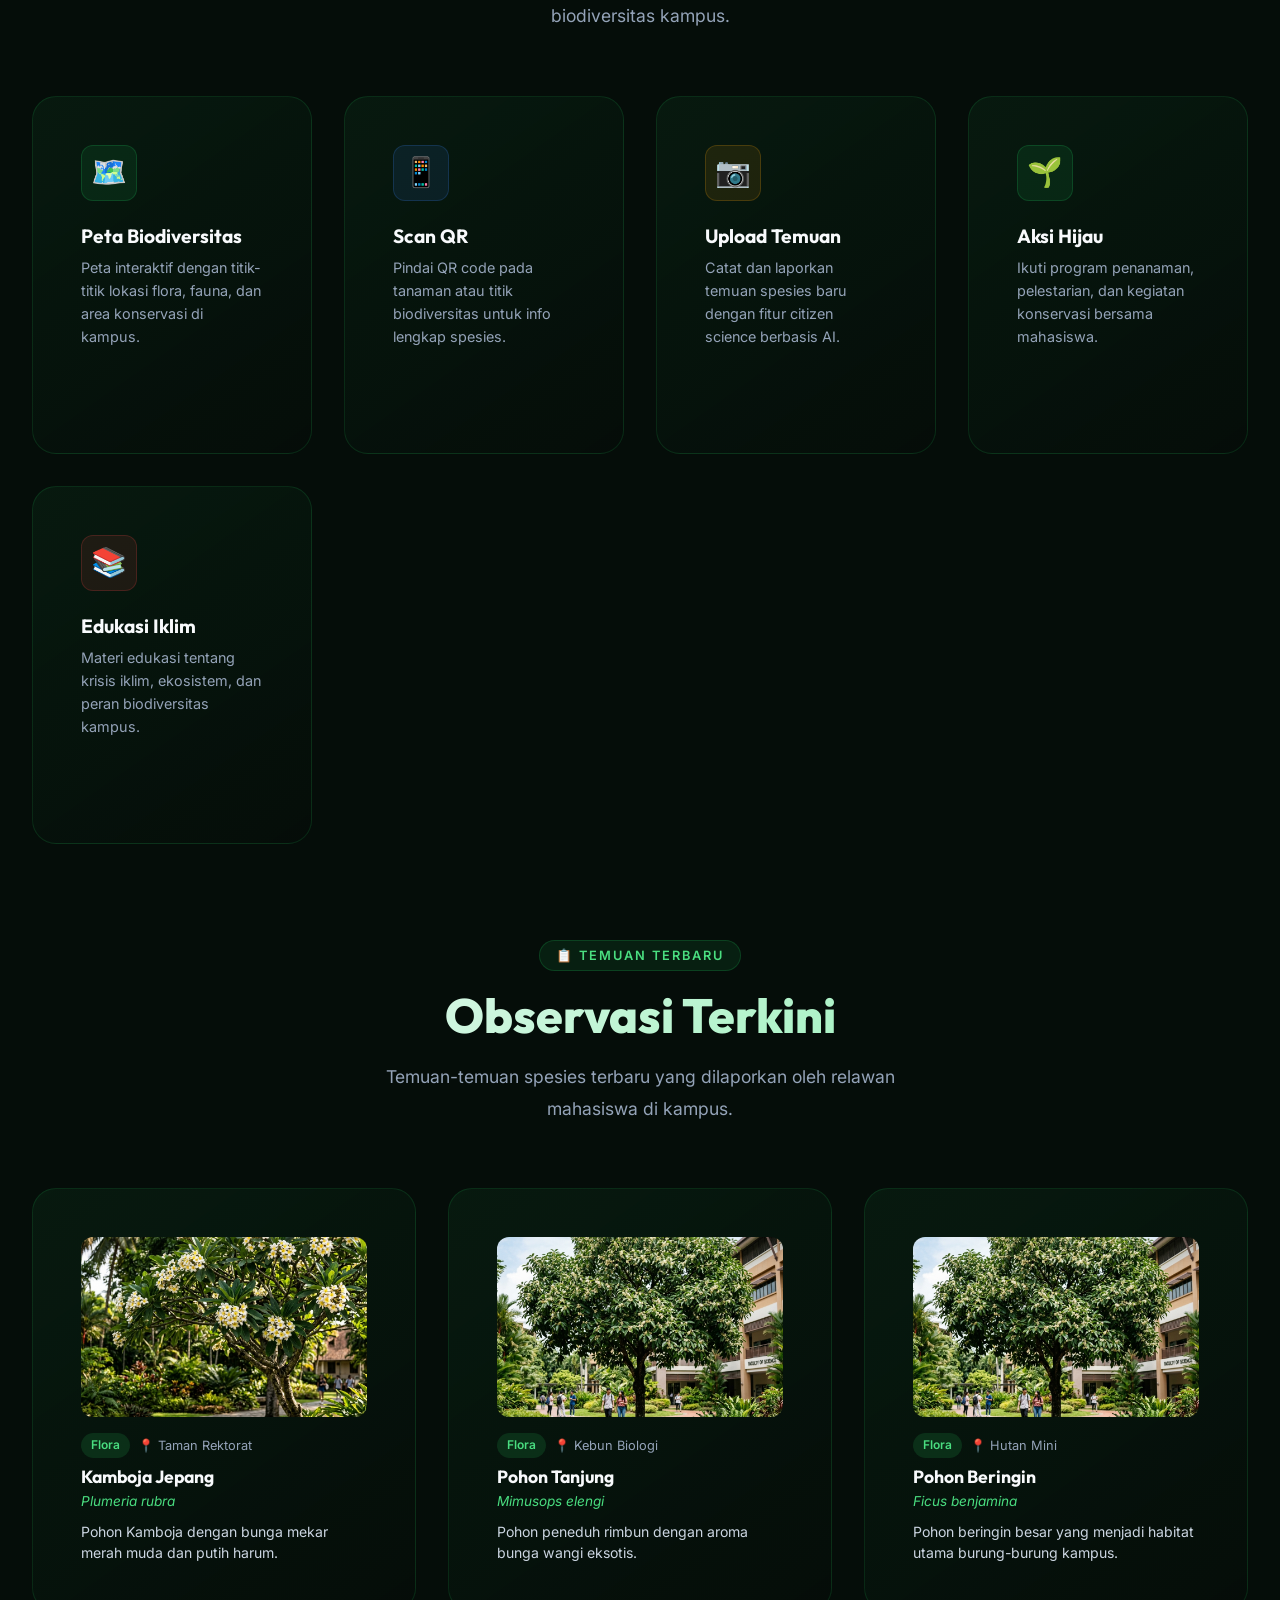
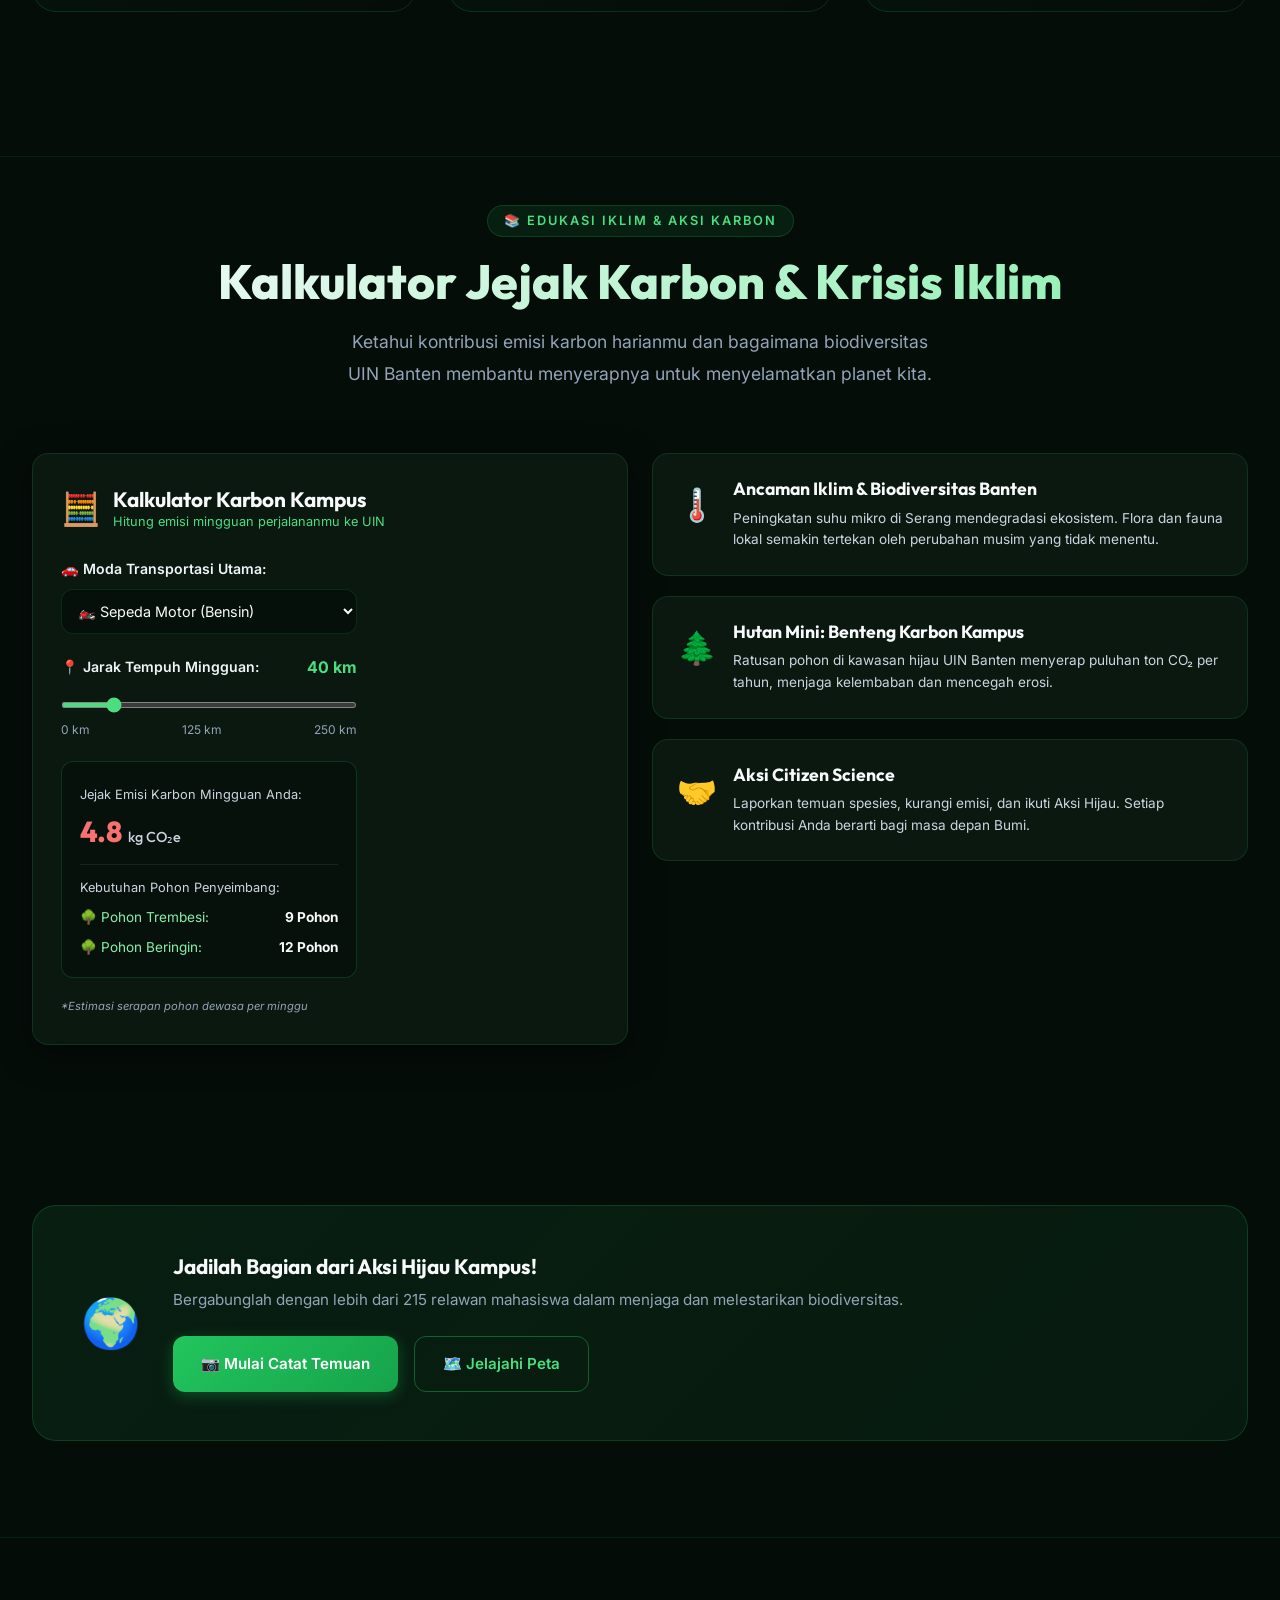
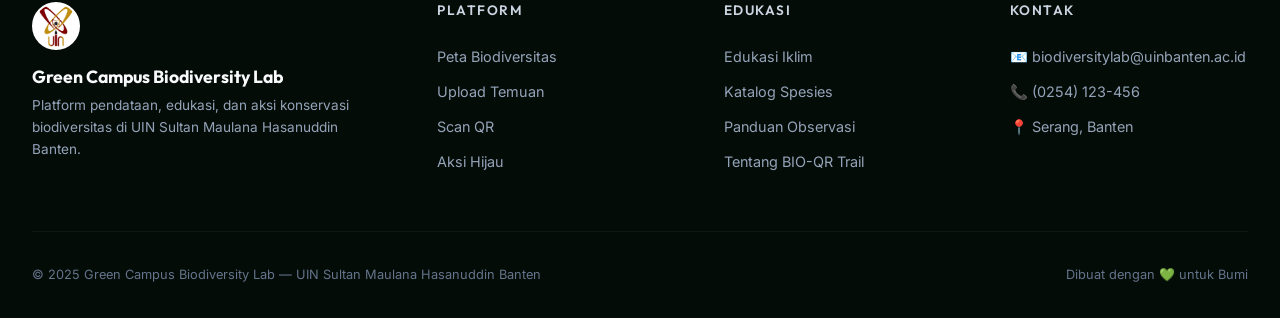
==== commit 74dcba0c: "update edukasi, edit peta, index, spesies" ====
--- a/index.html
+++ b/index.html
@@ -31,7 +31,7 @@
         <li><a href="peta.html"><span class="nav-icon">🗺️</span> Peta Biodiversitas</a></li>
         <li><a href="upload.html"><span class="nav-icon">📷</span> Upload Temuan</a></li>
         <li><a href="spesies.html"><span class="nav-icon">🔍</span> Scan QR</a></li>
-        <li><a href="#aksi" class="btn btn-primary btn-sm"><span class="nav-icon">🌱</span> Aksi Hijau</a></li>
+        <li><a href="edukasi.html" class="btn btn-primary btn-sm"><span class="nav-icon">🌱</span> Edukasi</a></li>
       </ul>
 
       <button class="nav-toggle" id="nav-toggle" aria-label="Toggle navigation">
@@ -116,40 +116,35 @@
       </div>
 
       <div class="features-grid">
-        <!-- Peta Biodiversitas -->
-        <a href="peta.html" class="feature-card animate-on-scroll stagger-1" id="feature-map">
+        <a href="peta.html" class="feature-card animate-on-scroll stagger-1">
           <div class="feature-icon">🗺️</div>
           <h3>Peta Biodiversitas</h3>
           <p>Peta interaktif dengan titik-titik lokasi flora, fauna, dan area konservasi di kampus.</p>
           <span class="feature-arrow">→</span>
         </a>
 
-        <!-- Scan QR -->
-        <a href="spesies.html" class="feature-card animate-on-scroll stagger-2" id="feature-qr">
+        <a href="spesies.html" class="feature-card animate-on-scroll stagger-2">
           <div class="feature-icon blue">📱</div>
           <h3>Scan QR</h3>
           <p>Pindai QR code pada tanaman atau titik biodiversitas untuk info lengkap spesies.</p>
           <span class="feature-arrow">→</span>
         </a>
 
-        <!-- Upload Temuan -->
-        <a href="upload.html" class="feature-card animate-on-scroll stagger-3" id="feature-upload">
+        <a href="upload.html" class="feature-card animate-on-scroll stagger-3">
           <div class="feature-icon amber">📷</div>
           <h3>Upload Temuan</h3>
           <p>Catat dan laporkan temuan spesies baru dengan fitur citizen science berbasis AI.</p>
           <span class="feature-arrow">→</span>
         </a>
 
-        <!-- Aksi Hijau -->
-        <a href="#aksi" class="feature-card animate-on-scroll stagger-4" id="feature-action">
+        <a href="edukasi.html" class="feature-card animate-on-scroll stagger-4">
           <div class="feature-icon">🌱</div>
           <h3>Aksi Hijau</h3>
           <p>Ikuti program penanaman, pelestarian, dan kegiatan konservasi bersama mahasiswa.</p>
           <span class="feature-arrow">→</span>
         </a>
 
-        <!-- Edukasi Iklim -->
-        <a href="#edukasi" class="feature-card animate-on-scroll stagger-5" id="feature-education">
+        <a href="edukasi.html" class="feature-card animate-on-scroll stagger-5">
           <div class="feature-icon red">📚</div>
           <h3>Edukasi Iklim</h3>
           <p>Materi edukasi tentang krisis iklim, ekosistem, dan peran biodiversitas kampus.</p>
@@ -172,142 +167,138 @@
 
       <div class="features-grid" id="recent-observations-grid"
         style="grid-template-columns: repeat(auto-fit, minmax(300px, 1fr));">
-        <!-- Recent observations will be dynamically loaded here by js/app.js -->
       </div>
     </div>
   </section>
 
   <!-- ===== CLIMATE EDUCATION SECTION ===== -->
-  <section class="features-section" id="edukasi" style="padding-top: 0; border-top: 1px solid rgba(34, 197, 94, 0.1); margin-top: 48px;">
+  <section class="features-section" id="edukasi"
+    style="padding-top: 0; border-top: 1px solid rgba(34, 197, 94, 0.1); margin-top: 48px;">
     <div class="container" style="padding-top: 48px;">
       <div class="features-header animate-on-scroll">
         <div class="section-label">📚 Edukasi Iklim & Aksi Karbon</div>
         <h2 class="section-title">Kalkulator Jejak Karbon & Krisis Iklim</h2>
         <p class="section-subtitle" style="margin: 0 auto;">
-          Ketahui kontribusi emisi karbon harianmu dan bagaimana biodiversitas UIN Banten membantu menyerapnya untuk menyelamatkan planet kita.
+          Ketahui kontribusi emisi karbon harianmu dan bagaimana biodiversitas UIN Banten membantu menyerapnya untuk
+          menyelamatkan planet kita.
         </p>
       </div>
 
-      <!-- Grid layout: Left is Calculator, Right is Climate & Biodiversity Education -->
-      <div class="features-grid" style="grid-template-columns: repeat(auto-fit, minmax(320px, 1fr)); gap: 24px; align-items: start; margin-top: 32px;">
-        
-        <!-- Kalkulator Karbon Panel (Premium Glassmorphism Card) -->
-        <div class="feature-card animate-on-scroll stagger-1" style="background: var(--surface-card); border: 1px solid var(--surface-glass-border); border-radius: var(--radius-lg); padding: 28px; box-shadow: var(--shadow-lg); cursor: default; position: relative;">
+      <div class="features-grid"
+        style="grid-template-columns: repeat(auto-fit, minmax(320px, 1fr)); gap: 24px; align-items: start; margin-top: 32px;">
+
+        <!-- Kalkulator Karbon -->
+        <div class="feature-card animate-on-scroll stagger-1"
+          style="background: var(--surface-card); border: 1px solid var(--surface-glass-border); border-radius: var(--radius-lg); padding: 28px; box-shadow: var(--shadow-lg); cursor: default;">
           <div style="display: flex; align-items: center; gap: 12px; margin-bottom: 20px;">
             <span style="font-size: 2rem;">🧮</span>
             <div>
-              <h3 style="font-size: 1.3rem; margin: 0; color: var(--dark-50); line-height: 1.2;">Kalkulator Karbon Kampus</h3>
-              <p style="font-size: 0.8rem; color: var(--green-400); margin: 0;">Hitung emisi mingguan perjalananmu ke UIN</p>
+              <h3 style="font-size: 1.3rem; margin: 0; color: var(--dark-50);">Kalkulator Karbon Kampus</h3>
+              <p style="font-size: 0.8rem; color: var(--green-400); margin: 0;">Hitung emisi mingguan perjalananmu ke
+                UIN</p>
             </div>
           </div>
 
-          <form id="carbon-calculator-form" onsubmit="return false;" style="display: flex; flex-direction: column; gap: 20px;">
-            <!-- Transport Mode -->
+          <form id="carbon-calculator-form" onsubmit="return false;"
+            style="display: flex; flex-direction: column; gap: 20px;">
             <div>
-              <label for="calc-transport" style="display: block; font-size: 0.88rem; font-weight: 600; color: var(--dark-100); margin-bottom: 8px;">
+              <label for="calc-transport"
+                style="display: block; font-size: 0.88rem; font-weight: 600; color: var(--dark-100); margin-bottom: 8px;">
                 🚗 Moda Transportasi Utama:
               </label>
-              <select id="calc-transport" style="width: 100%; padding: 12px; border-radius: var(--radius-md); background: rgba(5,13,9,0.7); border: 1px solid var(--surface-glass-border); color: var(--dark-50); font-family: var(--font-body); font-size: 0.9rem; outline: none; transition: border 0.3s ease;">
+              <select id="calc-transport"
+                style="width: 100%; padding: 12px; border-radius: var(--radius-md); background: rgba(5,13,9,0.7); border: 1px solid var(--surface-glass-border); color: var(--dark-50); font-family: var(--font-body); font-size: 0.9rem;">
                 <option value="motorcycle">🏍️ Sepeda Motor (Bensin)</option>
                 <option value="car">🚗 Mobil Pribadi (Bensin)</option>
                 <option value="public">🚌 Transportasi Umum (Bus/Angkot)</option>
-                <option value="walk_electric">🚶 Jalan Kaki / Sepeda / Kendaraan Listrik</option>
+                <option value="walk_electric">🚶 Jalan Kaki / Sepeda / Listrik</option>
               </select>
             </div>
 
-            <!-- Weekly Distance -->
             <div>
               <div style="display: flex; justify-content: space-between; align-items: center; margin-bottom: 8px;">
                 <label for="calc-distance" style="font-size: 0.88rem; font-weight: 600; color: var(--dark-100);">
                   📍 Jarak Tempuh Mingguan:
                 </label>
-                <span id="calc-distance-value" style="font-weight: 700; color: var(--green-400); font-size: 1rem;">40 km</span>
-              </div>
-              <input type="range" id="calc-distance" min="0" max="250" value="40" style="width: 100%; accent-color: var(--green-400); height: 6px; border-radius: 999px; background: rgba(255,255,255,0.1); cursor: pointer;">
-              <div style="display: flex; justify-content: space-between; font-size: 0.75rem; color: var(--dark-400); margin-top: 4px;">
-                <span>0 km</span>
-                <span>125 km</span>
-                <span>250 km</span>
-              </div>
-            </div>
-
-            <!-- Real-time Results panel -->
-            <div style="background: rgba(5,13,9,0.5); border: 1px solid rgba(34, 197, 94, 0.2); border-radius: var(--radius-md); padding: 18px; display: flex; flex-direction: column; gap: 12px;">
+                <span id="calc-distance-value" style="font-weight: 700; color: var(--green-400);">40 km</span>
+              </div>
+              <input type="range" id="calc-distance" min="0" max="250" value="40"
+                style="width: 100%; accent-color: var(--green-400); height: 6px; border-radius: 999px; cursor: pointer;">
+              <div
+                style="display: flex; justify-content: space-between; font-size: 0.75rem; color: var(--dark-400); margin-top: 4px;">
+                <span>0 km</span><span>125 km</span><span>250 km</span>
+              </div>
+            </div>
+
+            <div
+              style="background: rgba(5,13,9,0.5); border: 1px solid rgba(34, 197, 94, 0.2); border-radius: var(--radius-md); padding: 18px;">
               <div>
-                <span style="font-size: 0.8rem; color: var(--dark-300); display: block;">Jejak Emisi Karbon Mingguan Anda:</span>
-                <span id="carbon-co2-output" style="font-family: var(--font-heading); font-size: 1.8rem; font-weight: 800; color: var(--red-400); display: flex; align-items: baseline; gap: 6px; margin-top: 4px;">
+                <span style="font-size: 0.8rem; color: var(--dark-300);">Jejak Emisi Karbon Mingguan Anda:</span>
+                <span id="carbon-co2-output"
+                  style="font-family: var(--font-heading); font-size: 1.8rem; font-weight: 800; color: var(--red-400); display: flex; align-items: baseline; gap: 6px;">
                   4.8 <span style="font-size: 0.9rem; font-weight: 500; color: var(--dark-300);">kg CO₂e</span>
                 </span>
               </div>
-
-              <div style="border-top: 1px solid rgba(255,255,255,0.08); padding-top: 12px;">
-                <span style="font-size: 0.8rem; color: var(--dark-300); display: block; margin-bottom: 8px;">Kebutuhan Pohon Penyeimbang di UIN Banten:</span>
-                <div style="display: flex; flex-direction: column; gap: 8px;">
-                  <div style="display: flex; justify-content: space-between; align-items: center; font-size: 0.85rem;">
-                    <span style="color: var(--green-300);">🌳 Pohon Trembesi Kampus:</span>
-                    <strong id="carbon-trembesi-output" style="color: var(--dark-50);">9 Pohon</strong>
-                  </div>
-                  <div style="display: flex; justify-content: space-between; align-items: center; font-size: 0.85rem;">
-                    <span style="color: var(--green-300);">🌳 Pohon Beringin Kampus:</span>
-                    <strong id="carbon-beringin-output" style="color: var(--dark-50);">12 Pohon</strong>
-                  </div>
+              <div style="border-top: 1px solid rgba(255,255,255,0.08); padding-top: 12px; margin-top: 8px;">
+                <span style="font-size: 0.8rem; color: var(--dark-300); display: block; margin-bottom: 8px;">Kebutuhan
+                  Pohon Penyeimbang:</span>
+                <div style="display: flex; justify-content: space-between; font-size: 0.85rem;">
+                  <span style="color: var(--green-300);">🌳 Pohon Trembesi:</span>
+                  <strong id="carbon-trembesi-output" style="color: var(--dark-50);">9 Pohon</strong>
                 </div>
-              </div>
-            </div>
-            
-            <p style="font-size: 0.72rem; color: var(--dark-400); line-height: 1.4; margin: 0; font-style: italic;">
-              *Estimasi serapan: Trembesi dewasa menyerap 28.5 kg CO₂/tahun (0.55 kg/minggu) dan Beringin menyerap 21.8 kg CO₂/tahun (0.42 kg/minggu). Faktor emisi motor: 0.12 kg CO₂/km, mobil: 0.20 kg CO₂/km, umum: 0.05 kg CO₂/km.
-            </p>
+                <div style="display: flex; justify-content: space-between; font-size: 0.85rem; margin-top: 6px;">
+                  <span style="color: var(--green-300);">🌳 Pohon Beringin:</span>
+                  <strong id="carbon-beringin-output" style="color: var(--dark-50);">12 Pohon</strong>
+                </div>
+              </div>
+            </div>
+            <p style="font-size: 0.7rem; color: var(--dark-400); font-style: italic;">*Estimasi serapan pohon dewasa per
+              minggu</p>
           </form>
         </div>
 
-        <!-- Edukasi Krisis Iklim (Premium Info Cards Stack) -->
+        <!-- Edukasi Panel -->
         <div style="display: flex; flex-direction: column; gap: 20px;">
-          <!-- Card 1: Hubungan Krisis Iklim & Biodiversitas Banten -->
-          <div class="feature-card animate-on-scroll stagger-2" style="background: var(--surface-card); border: 1px solid var(--surface-glass-border); border-radius: var(--radius-lg); padding: 24px; box-shadow: var(--shadow-lg); cursor: default; position: relative;">
+          <div class="feature-card animate-on-scroll stagger-2"
+            style="background: var(--surface-card); border: 1px solid var(--surface-glass-border); border-radius: var(--radius-lg); padding: 24px;">
             <div style="display: flex; align-items: flex-start; gap: 16px;">
-              <span style="font-size: 2.2rem; background: rgba(239,68,68,0.1); border-radius: 12px; padding: 10px; line-height: 1;">🌡️</span>
+              <span style="font-size: 2rem;">🌡️</span>
               <div>
-                <h3 style="font-size: 1.15rem; margin-bottom: 8px; color: var(--dark-50);">Ancaman Iklim & Biodiversitas Banten</h3>
-                <p style="font-size: 0.88rem; color: var(--dark-300); line-height: 1.6; margin: 0;">
-                  Peningkatan suhu mikro di wilayah Serang dan Banten secara langsung mendegradasi ekosistem. Flora lokal seperti pohon Tanjung dan Kamboja mengalami pergeseran musim berbunga, sementara spesies burung seperti Kutilang dan Jalak Kerbau semakin kesulitan menemukan air bersih dan naungan rimbun untuk bersarang.
-                </p>
+                <h3 style="font-size: 1.1rem; margin-bottom: 8px;">Ancaman Iklim & Biodiversitas Banten</h3>
+                <p style="font-size: 0.85rem; color: var(--dark-300);">Peningkatan suhu mikro di Serang mendegradasi
+                  ekosistem. Flora dan fauna lokal semakin tertekan oleh perubahan musim yang tidak menentu.</p>
               </div>
             </div>
           </div>
 
-          <!-- Card 2: Peran Hutan Mini & Koridor Hijau UIN Banten -->
-          <div class="feature-card animate-on-scroll stagger-3" style="background: var(--surface-card); border: 1px solid var(--surface-glass-border); border-radius: var(--radius-lg); padding: 24px; box-shadow: var(--shadow-lg); cursor: default; position: relative;">
+          <div class="feature-card animate-on-scroll stagger-3"
+            style="background: var(--surface-card); border: 1px solid var(--surface-glass-border); border-radius: var(--radius-lg); padding: 24px;">
             <div style="display: flex; align-items: flex-start; gap: 16px;">
-              <span style="font-size: 2.2rem; background: rgba(34,197,94,0.1); border-radius: 12px; padding: 10px; line-height: 1;">🌲</span>
+              <span style="font-size: 2rem;">🌲</span>
               <div>
-                <h3 style="font-size: 1.15rem; margin-bottom: 8px; color: var(--dark-50);">Hutan Mini Kampus: Benteng Karbon Kita</h3>
-                <p style="font-size: 0.88rem; color: var(--dark-300); line-height: 1.6; margin: 0;">
-                  UIN Sultan Maulana Hasanuddin Banten mengintegrasikan Hutan Mini dan Kebun Biologi sebagai benteng mitigasi krisis iklim. Dengan ratusan pohon rindang terdata, kawasan ini menyerap puluhan ton CO₂ per tahun, menjaga kelembapan udara mikro kampus, dan mencegah bencana erosi permukaan tanah saat musim penghujan ekstrim melanda.
-                </p>
+                <h3 style="font-size: 1.1rem; margin-bottom: 8px;">Hutan Mini: Benteng Karbon Kampus</h3>
+                <p style="font-size: 0.85rem; color: var(--dark-300);">Ratusan pohon di kawasan hijau UIN Banten
+                  menyerap puluhan ton CO₂ per tahun, menjaga kelembaban dan mencegah erosi.</p>
               </div>
             </div>
           </div>
 
-          <!-- Card 3: Bagaimana Kamu Bisa Berkontribusi -->
-          <div class="feature-card animate-on-scroll stagger-4" style="background: var(--surface-card); border: 1px solid var(--surface-glass-border); border-radius: var(--radius-lg); padding: 24px; box-shadow: var(--shadow-lg); cursor: default; position: relative;">
+          <div class="feature-card animate-on-scroll stagger-4"
+            style="background: var(--surface-card); border: 1px solid var(--surface-glass-border); border-radius: var(--radius-lg); padding: 24px;">
             <div style="display: flex; align-items: flex-start; gap: 16px;">
-              <span style="font-size: 2.2rem; background: rgba(59,130,246,0.1); border-radius: 12px; padding: 10px; line-height: 1;">🤝</span>
+              <span style="font-size: 2rem;">🤝</span>
               <div>
-                <h3 style="font-size: 1.15rem; margin-bottom: 8px; color: var(--dark-50);">Aksi Nyata Citizen Science</h3>
-                <p style="font-size: 0.88rem; color: var(--dark-300); line-height: 1.6; margin: 0;">
-                  Setiap pohon yang kamu laporkan, setiap burung yang kamu potret, membantu ilmuwan mengumpulkan data klimatologi lingkungan mikro kampus. Laporkan temuan spesies baru, kurangi perjalanan emisi bahan bakar fosil, dan berpartisipasi aktif dalam kegiatan Aksi Hijau penanaman pohon.
-                </p>
+                <h3 style="font-size: 1.1rem; margin-bottom: 8px;">Aksi Citizen Science</h3>
+                <p style="font-size: 0.85rem; color: var(--dark-300);">Laporkan temuan spesies, kurangi emisi, dan ikuti
+                  Aksi Hijau. Setiap kontribusi Anda berarti bagi masa depan Bumi.</p>
               </div>
             </div>
           </div>
         </div>
-
-      </div>
-    </div>
-  </section>
-
-  <!-- Interactive script for calculator -->
+      </div>
+    </div>
+  </section>
+
   <script>
     document.addEventListener('DOMContentLoaded', () => {
       const transportInput = document.getElementById('calc-transport');
@@ -323,41 +314,21 @@
           const distance = parseFloat(distanceInput.value);
           distanceValue.textContent = distance + ' km';
 
-          // Emission factors (kg CO2 per km)
-          const factors = {
-            motorcycle: 0.12,
-            car: 0.20,
-            public: 0.05,
-            walk_electric: 0
-          };
-
-          const factor = factors[transport] || 0;
-          const weeklyCo2 = distance * factor;
-
-          // Display weekly emission
+          const factors = { motorcycle: 0.12, car: 0.20, public: 0.05, walk_electric: 0 };
+          const weeklyCo2 = distance * (factors[transport] || 0);
+
           co2Output.innerHTML = `${weeklyCo2.toFixed(1)} <span style="font-size: 0.9rem; font-weight: 500; color: var(--dark-300);">kg CO₂e</span>`;
 
-          // Offset trees needed weekly
-          // Trembesi offset per tree per week: 28.5 kg / 52 weeks = ~0.548 kg/week
-          // Beringin offset per tree per week: 21.8 kg / 52 weeks = ~0.419 kg/week
-          const trembesiOffsetPerWeek = 28.5 / 52;
-          const beringinOffsetPerWeek = 21.8 / 52;
-
-          let trembesiNeeded = 0;
-          let beringinNeeded = 0;
-
-          if (weeklyCo2 > 0) {
-            trembesiNeeded = Math.ceil(weeklyCo2 / trembesiOffsetPerWeek);
-            beringinNeeded = Math.ceil(weeklyCo2 / beringinOffsetPerWeek);
-          }
-
-          trembesiOutput.textContent = `${trembesiNeeded} Pohon`;
-          beringinOutput.textContent = `${beringinNeeded} Pohon`;
+          const trembesiOffset = 28.5 / 52;
+          const beringinOffset = 21.8 / 52;
+
+          trembesiOutput.textContent = weeklyCo2 > 0 ? `${Math.ceil(weeklyCo2 / trembesiOffset)} Pohon` : '0 Pohon';
+          beringinOutput.textContent = weeklyCo2 > 0 ? `${Math.ceil(weeklyCo2 / beringinOffset)} Pohon` : '0 Pohon';
         };
 
         transportInput.addEventListener('change', calculateCarbon);
         distanceInput.addEventListener('input', calculateCarbon);
-        calculateCarbon(); // Initial run
+        calculateCarbon();
       }
     });
   </script>
@@ -369,8 +340,7 @@
         <div class="action-cta-icon">🌍</div>
         <div class="action-cta-content">
           <h3>Jadilah Bagian dari Aksi Hijau Kampus!</h3>
-          <p>Bergabunglah dengan lebih dari 215 relawan mahasiswa dalam menjaga dan melestarikan biodiversitas di
-            lingkungan kampus UIN Sultan Maulana Hasanuddin Banten.</p>
+          <p>Bergabunglah dengan lebih dari 215 relawan mahasiswa dalam menjaga dan melestarikan biodiversitas.</p>
           <div class="action-cta-buttons">
             <a href="upload.html" class="btn btn-primary">📷 Mulai Catat Temuan</a>
             <a href="peta.html" class="btn btn-outline">🗺️ Jelajahi Peta</a>
@@ -396,17 +366,17 @@
             <li><a href="peta.html">Peta Biodiversitas</a></li>
             <li><a href="upload.html">Upload Temuan</a></li>
             <li><a href="spesies.html">Scan QR</a></li>
-            <li><a href="#aksi">Aksi Hijau</a></li>
+            <li><a href="edukasi.html">Aksi Hijau</a></li>
           </ul>
         </div>
 
         <div class="footer-col">
           <h5>Edukasi</h5>
           <ul>
-            <li><a href="#edukasi">Edukasi Iklim</a></li>
-            <li><a href="#">Katalog Spesies</a></li>
-            <li><a href="#">Panduan Observasi</a></li>
-            <li><a href="#">Tentang BIO-QR Trail</a></li>
+            <li><a href="edukasi.html">Edukasi Iklim</a></li>
+            <li><a href="edukasi.html">Katalog Spesies</a></li>
+            <li><a href="edukasi.html">Panduan Observasi</a></li>
+            <li><a href="edukasi.html">Tentang BIO-QR Trail</a></li>
           </ul>
         </div>
 
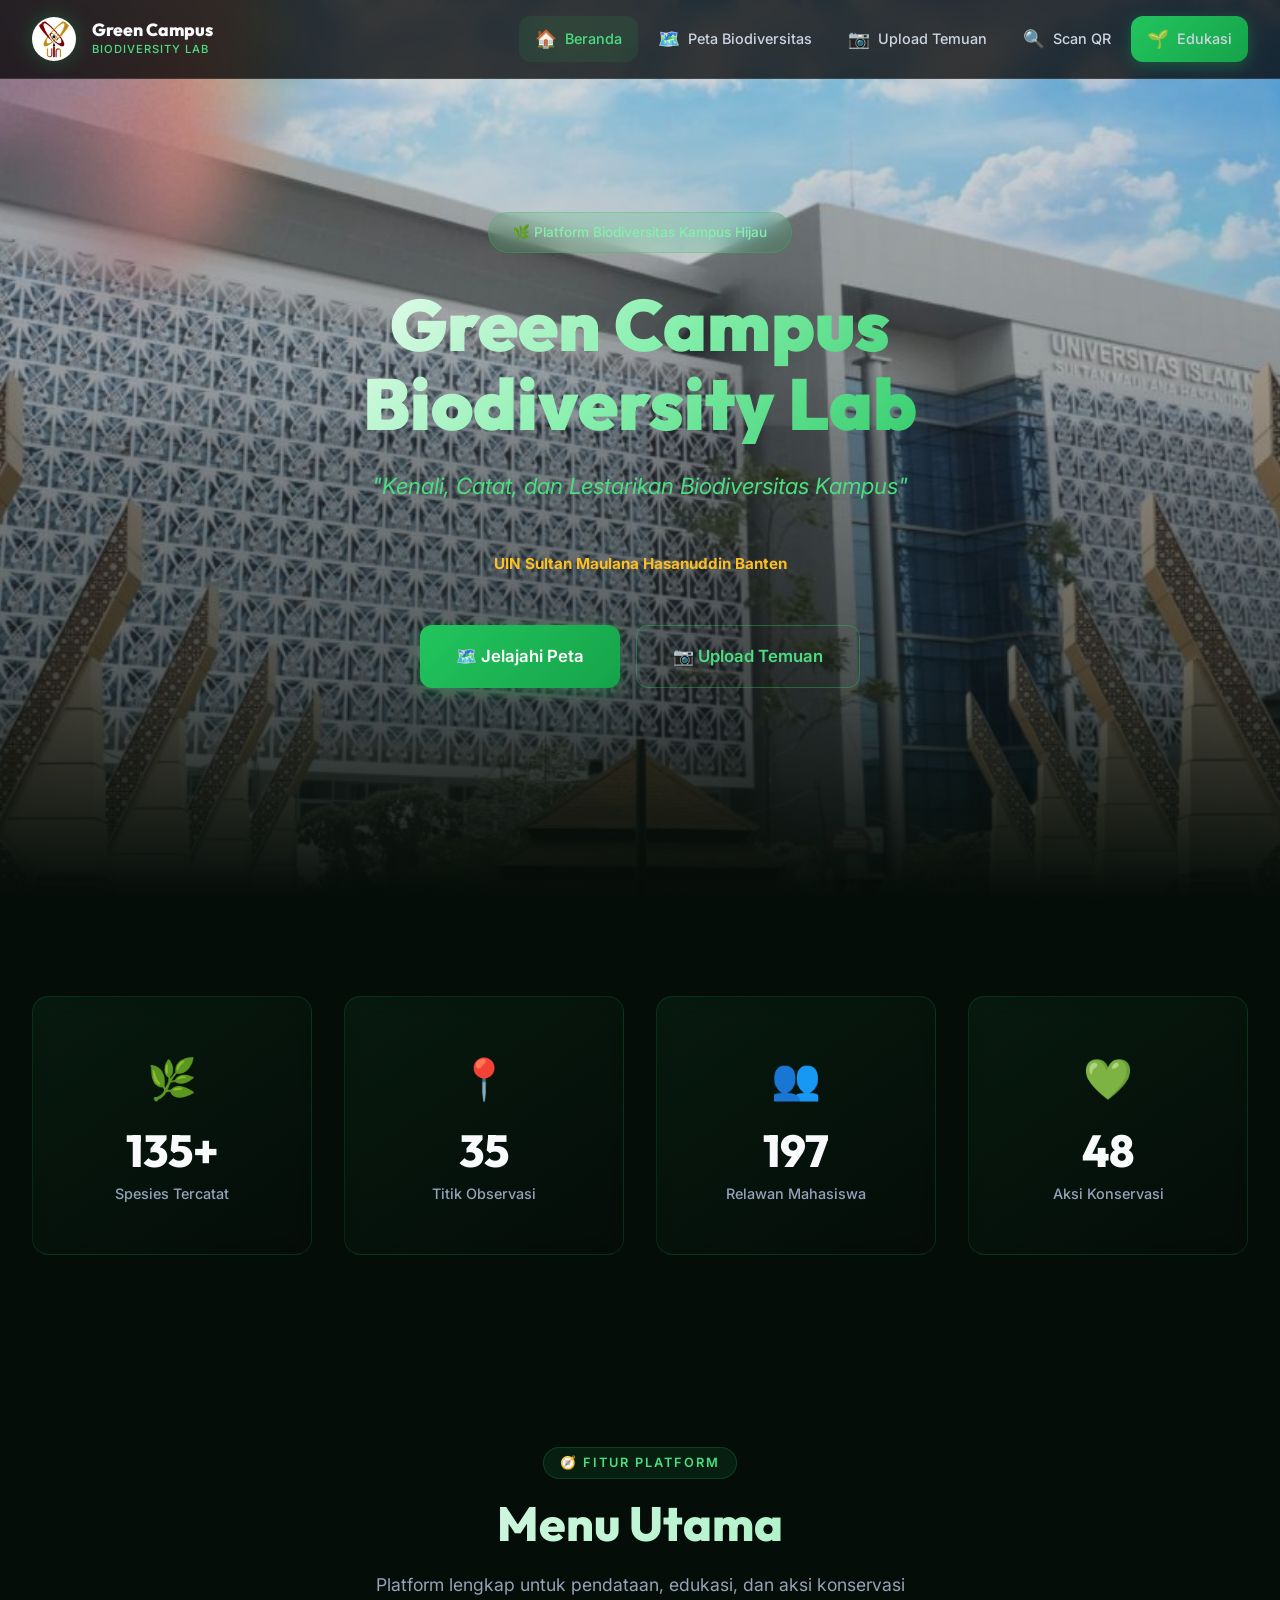
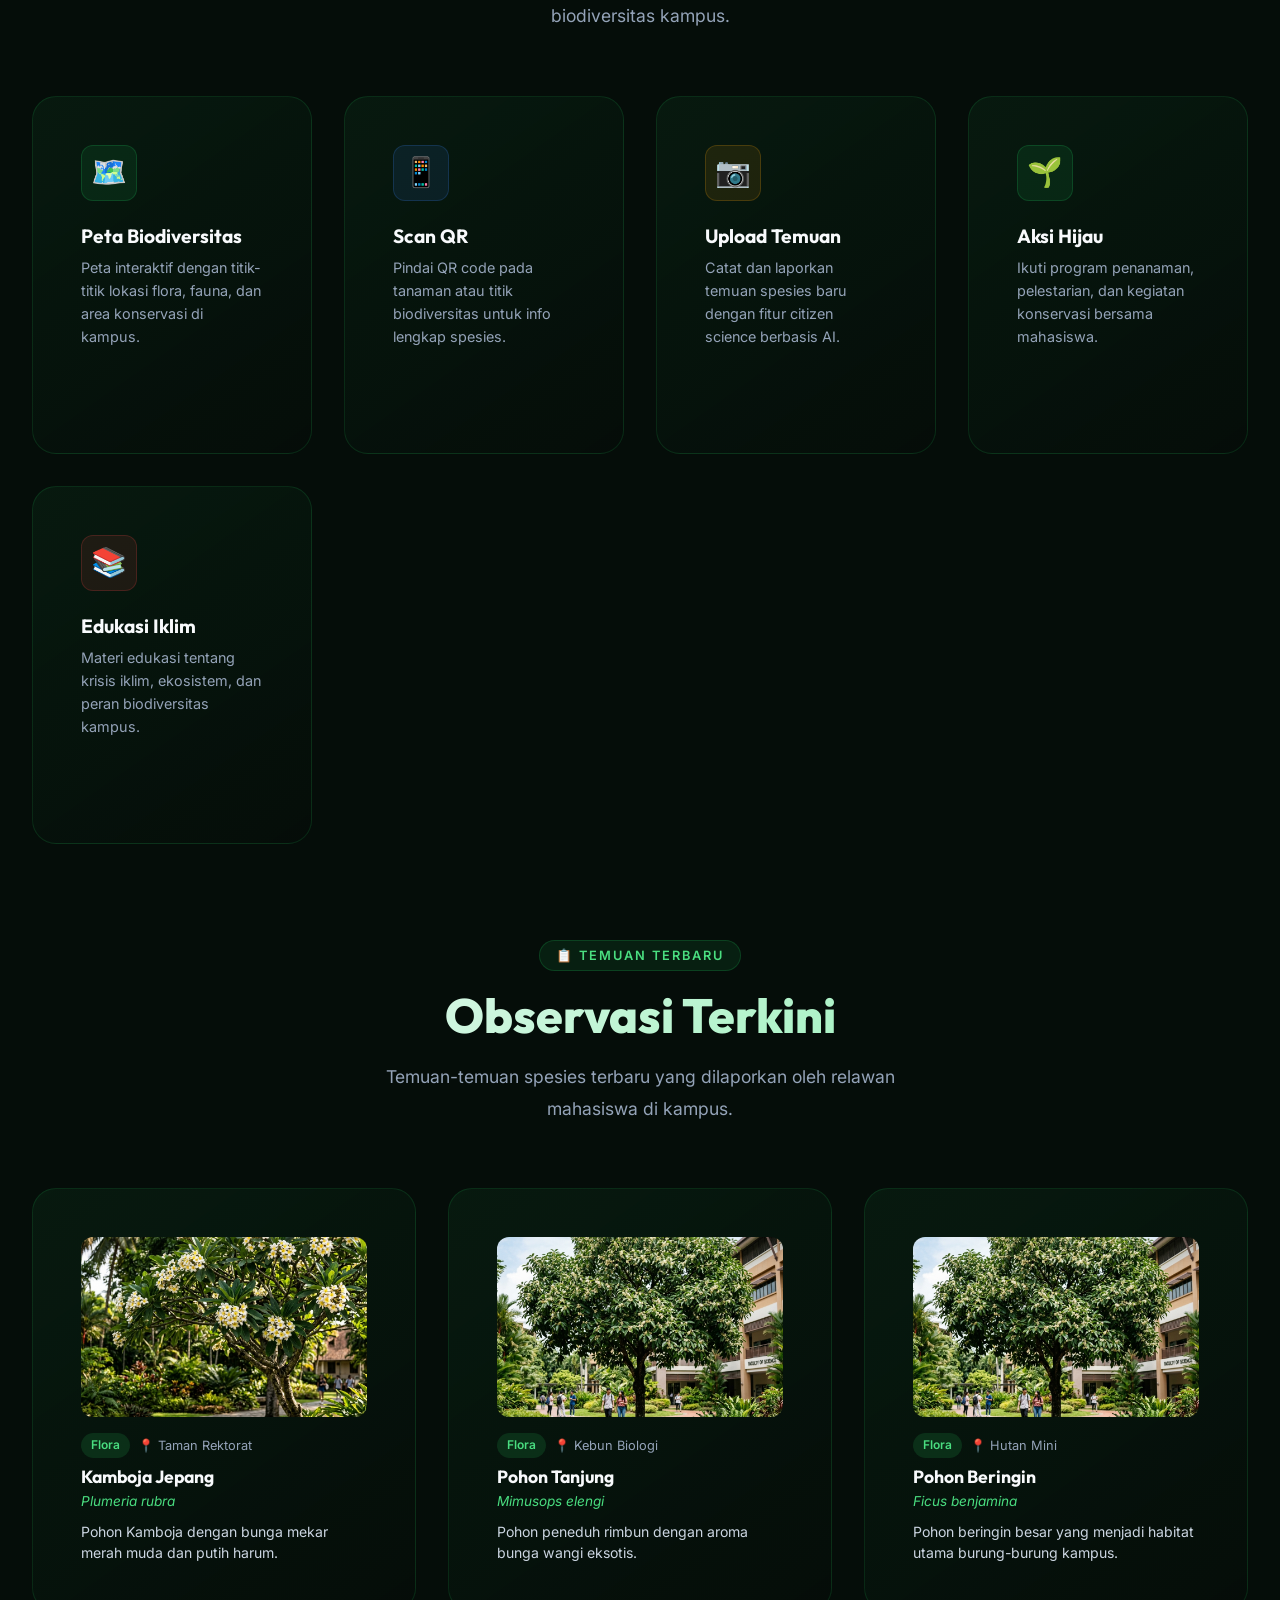
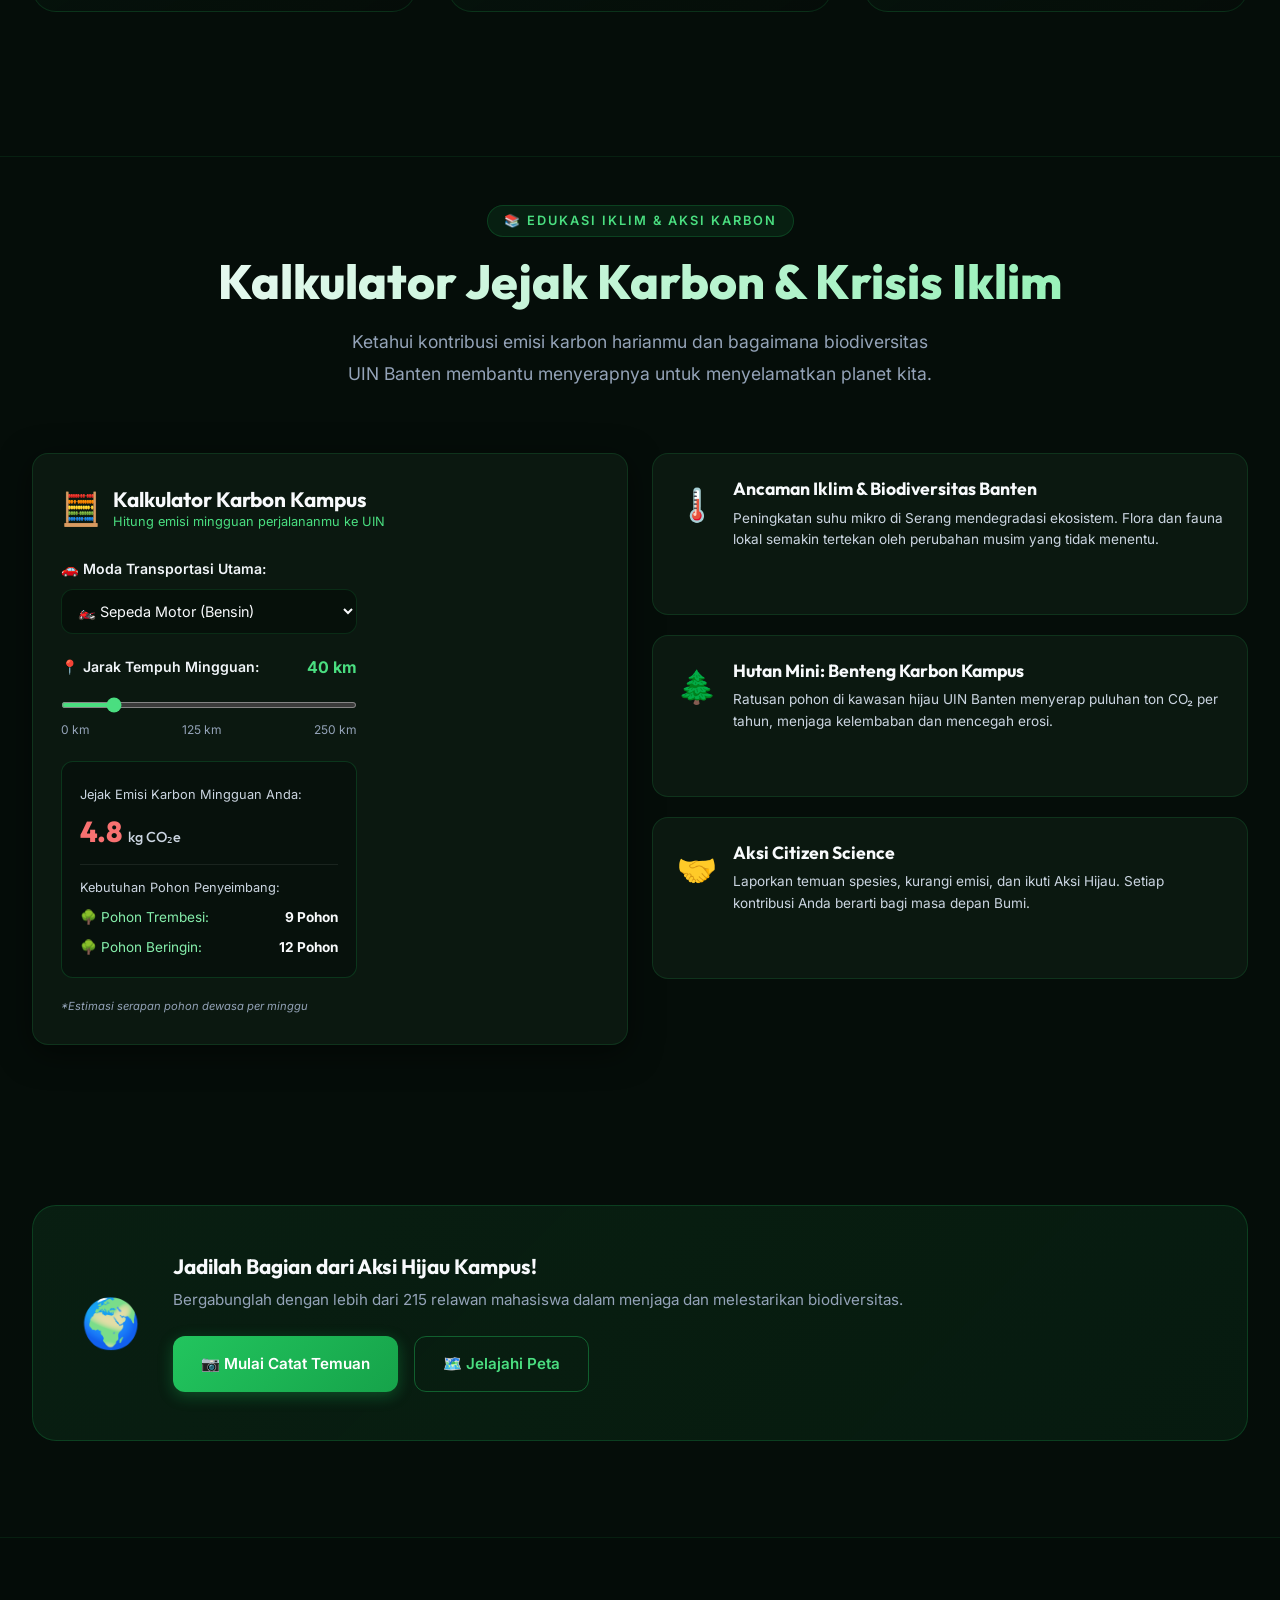
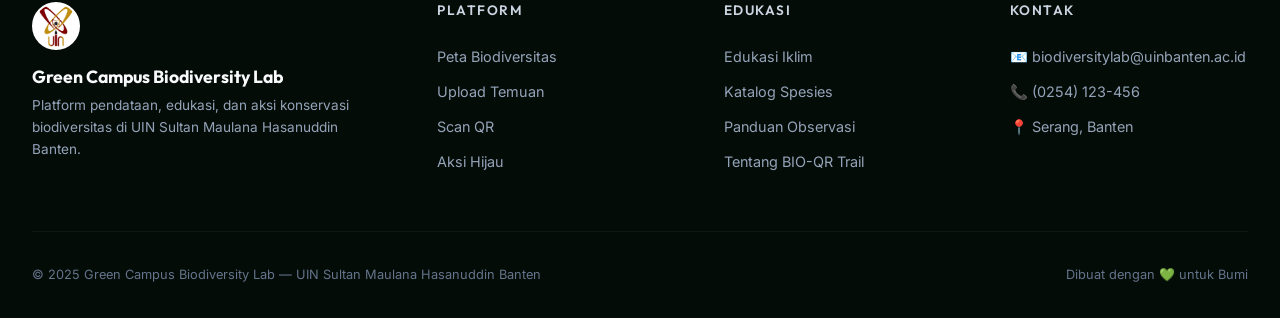
==== commit 82bde58b: "edit edukasi, index, spesies, up" ====
--- a/index.html
+++ b/index.html
@@ -259,41 +259,44 @@
 
         <!-- Edukasi Panel -->
         <div style="display: flex; flex-direction: column; gap: 20px;">
-          <div class="feature-card animate-on-scroll stagger-2"
-            style="background: var(--surface-card); border: 1px solid var(--surface-glass-border); border-radius: var(--radius-lg); padding: 24px;">
-            <div style="display: flex; align-items: flex-start; gap: 16px;">
+          <a href="edukasi.html" class="feature-card animate-on-scroll stagger-2"
+            style="background: var(--surface-card); border: 1px solid var(--surface-glass-border); border-radius: var(--radius-lg); padding: 24px; text-decoration: none; width: 100%;">
+            <div style="display: flex; align-items: flex-start; gap: 16px; width: 100%;">
               <span style="font-size: 2rem;">🌡️</span>
-              <div>
-                <h3 style="font-size: 1.1rem; margin-bottom: 8px;">Ancaman Iklim & Biodiversitas Banten</h3>
-                <p style="font-size: 0.85rem; color: var(--dark-300);">Peningkatan suhu mikro di Serang mendegradasi
+              <div style="flex: 1;">
+                <h3 style="font-size: 1.1rem; margin-bottom: 8px; color: var(--dark-50);">Ancaman Iklim & Biodiversitas Banten</h3>
+                <p style="font-size: 0.85rem; color: var(--dark-300); margin-bottom: 12px;">Peningkatan suhu mikro di Serang mendegradasi
                   ekosistem. Flora dan fauna lokal semakin tertekan oleh perubahan musim yang tidak menentu.</p>
-              </div>
-            </div>
-          </div>
-
-          <div class="feature-card animate-on-scroll stagger-3"
-            style="background: var(--surface-card); border: 1px solid var(--surface-glass-border); border-radius: var(--radius-lg); padding: 24px;">
-            <div style="display: flex; align-items: flex-start; gap: 16px;">
+                <span class="feature-arrow" style="color: var(--green-400); font-weight: 600; font-size: 0.85rem;">Baca Selengkapnya →</span>
+              </div>
+            </div>
+          </a>
+
+          <a href="edukasi.html" class="feature-card animate-on-scroll stagger-3"
+            style="background: var(--surface-card); border: 1px solid var(--surface-glass-border); border-radius: var(--radius-lg); padding: 24px; text-decoration: none; width: 100%;">
+            <div style="display: flex; align-items: flex-start; gap: 16px; width: 100%;">
               <span style="font-size: 2rem;">🌲</span>
-              <div>
-                <h3 style="font-size: 1.1rem; margin-bottom: 8px;">Hutan Mini: Benteng Karbon Kampus</h3>
-                <p style="font-size: 0.85rem; color: var(--dark-300);">Ratusan pohon di kawasan hijau UIN Banten
+              <div style="flex: 1;">
+                <h3 style="font-size: 1.1rem; margin-bottom: 8px; color: var(--dark-50);">Hutan Mini: Benteng Karbon Kampus</h3>
+                <p style="font-size: 0.85rem; color: var(--dark-300); margin-bottom: 12px;">Ratusan pohon di kawasan hijau UIN Banten
                   menyerap puluhan ton CO₂ per tahun, menjaga kelembaban dan mencegah erosi.</p>
-              </div>
-            </div>
-          </div>
-
-          <div class="feature-card animate-on-scroll stagger-4"
-            style="background: var(--surface-card); border: 1px solid var(--surface-glass-border); border-radius: var(--radius-lg); padding: 24px;">
-            <div style="display: flex; align-items: flex-start; gap: 16px;">
+                <span class="feature-arrow" style="color: var(--green-400); font-weight: 600; font-size: 0.85rem;">Baca Selengkapnya →</span>
+              </div>
+            </div>
+          </a>
+
+          <a href="edukasi.html" class="feature-card animate-on-scroll stagger-4"
+            style="background: var(--surface-card); border: 1px solid var(--surface-glass-border); border-radius: var(--radius-lg); padding: 24px; text-decoration: none; width: 100%;">
+            <div style="display: flex; align-items: flex-start; gap: 16px; width: 100%;">
               <span style="font-size: 2rem;">🤝</span>
-              <div>
-                <h3 style="font-size: 1.1rem; margin-bottom: 8px;">Aksi Citizen Science</h3>
-                <p style="font-size: 0.85rem; color: var(--dark-300);">Laporkan temuan spesies, kurangi emisi, dan ikuti
+              <div style="flex: 1;">
+                <h3 style="font-size: 1.1rem; margin-bottom: 8px; color: var(--dark-50);">Aksi Citizen Science</h3>
+                <p style="font-size: 0.85rem; color: var(--dark-300); margin-bottom: 12px;">Laporkan temuan spesies, kurangi emisi, dan ikuti
                   Aksi Hijau. Setiap kontribusi Anda berarti bagi masa depan Bumi.</p>
-              </div>
-            </div>
-          </div>
+                <span class="feature-arrow" style="color: var(--green-400); font-weight: 600; font-size: 0.85rem;">Baca Selengkapnya →</span>
+              </div>
+            </div>
+          </a>
         </div>
       </div>
     </div>
